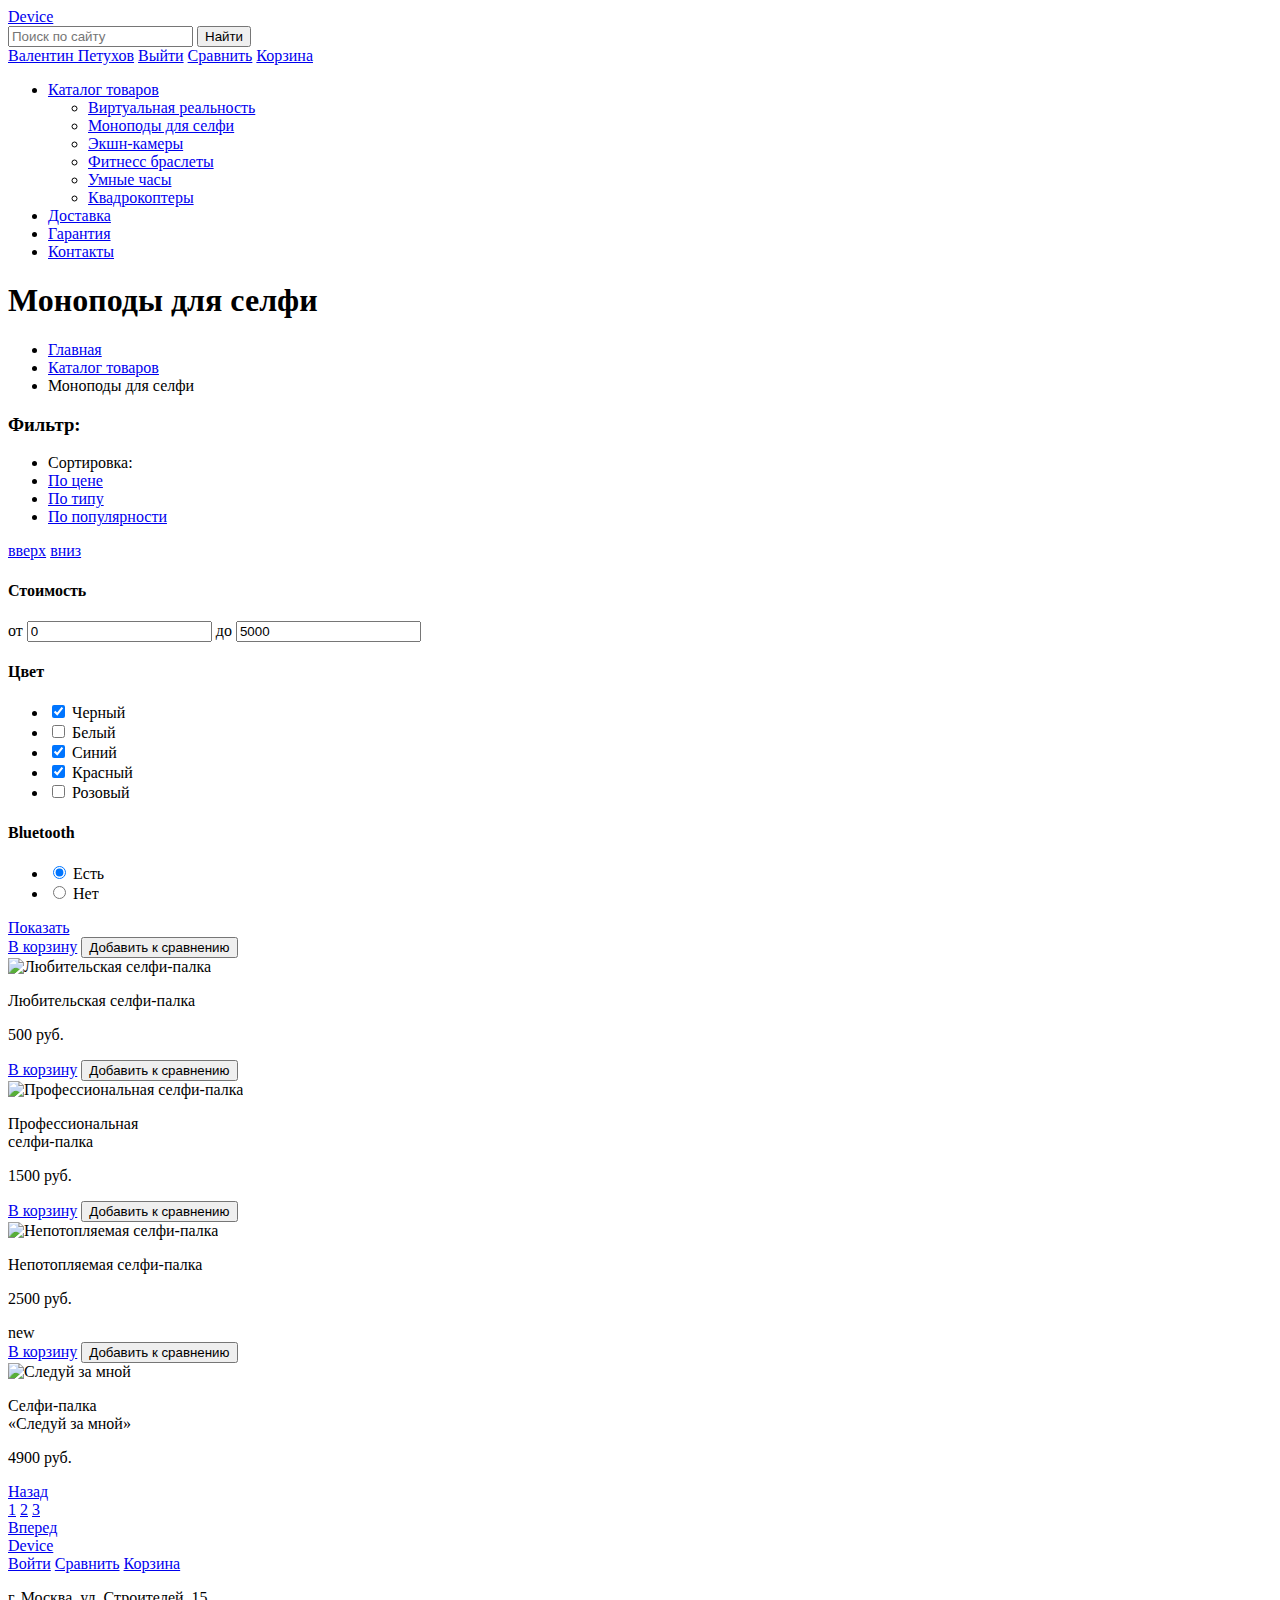
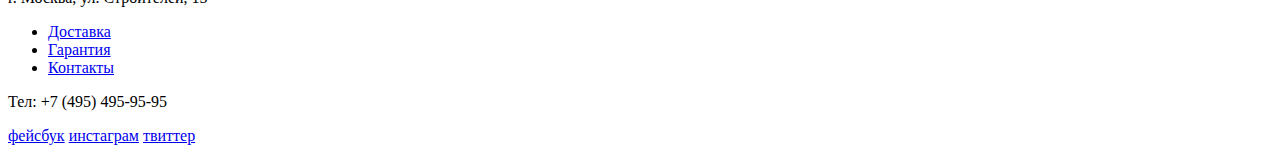
==== catalog.html @ a2790c98 "Разметка" ====
<!DOCTYPE html>
<html lang="ru">
  <head>
    <meta charset="utf-8">
    <title>HTML Academy: Девайс</title>
  </head>
  <body>
    <header>
      <div class="container">
        <div class="main-logo">
          <a href="index-device.html">Device</a>
        </div>
        <nav>
          <div class="nav-top">
            <div class="search">
              <form action="form.php" method="get">
                <label for="search-field"></label>
                <input id="search-field" type="search" name="search-name" placeholder="Поиск по сайту">
                <input type="submit" value="Найти">
              </form>
            </div>
            <div class="user-block-page">
              <a class="surname" href="#">Валентин Петухов</a>
              <a class="exit" href="index-device.html">Выйти</a>
              <a class="compare" href="#">Сравнить</a>
              <a class="basket" href="#">Корзина</a>
            </div>
          </div>
          <div class="nav-bottom">
            <ul>
              <li class="catalog-product">
                <a class="nav-bottom-item" href="#">Каталог товаров</a>
                <div class="product-links">
                  <div class="product-links-wrapper">
                    <ul class="column column1">
                      <li>
                        <a class="product-link" href="#">Виртуальная реальность</a>
                      </li>
                      <li>
                        <a class="product-link" href="#">Моноподы для селфи</a>
                      </li>
                      <li>
                        <a class="product-link" href="#">Экшн-камеры</a>
                      </li>
                    </ul>
                    <ul class="column column2">
                      <li>
                        <a class="product-link" href="#">Фитнесс браслеты</a>
                      </li>
                      <li>
                        <a class="product-link" href="#">Умные часы</a>
                      </li>
                    </ul>
                    <ul class="column column3">
                      <li>
                        <a class="product-link" href="#">Квадрокоптеры</a>
                      </li>
                    </ul>
                  </div>
                </div>
              </li>
              <li class="item-delivery">
                <a class="nav-bottom-item" href="#">Доставка</a>
              </li>
              <li class="item-guarantee">
                <a class="nav-bottom-item" href="#">Гарантия</a>
              </li>
              <li class="item-contacts">
                <a class="nav-bottom-item" href="#">Контакты</a>
              </li>
            </ul>
          </div>
        </nav>
      </div>
    </header>
    <main class="catalog">
      <div class="container">
        <h1>Моноподы для селфи</h1>
        <div class="breadcrumbs">
          <ul>
            <li>
              <a href="#">Главная</a>
            </li>
            <li>
              <a href="#">Каталог товаров</a>
            </li>
            <li>
              <span>Моноподы для селфи</span>
            </li>
          </ul>
        </div>
      </div>
      <div class="headers">
        <div class="container clearfix">
          <div class="filter-title">
            <h3>Фильтр:</h3>
          </div>
          <div class="sorting-content">
            <div class="sorting">
              <ul>
                <li>
                  <span>Сортировка:</span>
                </li>
                <li>
                  <a class="active" href="#">По цене</a>
                </li>
                <li>
                  <a href="#">По типу</a>
                </li>
                <li>
                  <a class="last" href="#">По популярности</a>
                </li>
              </ul>
            </div>
            <div class="btn-down-up">
              <a class="btn-up active" href="#">вверх</a>
              <a class="btn-down" href="#">вниз</a>
            </div>
          </div>
        </div>
      </div>
      <div class="section-wrapper">
        <div class="container clearfix">
        <section class="filter">
          <form action="form.php" method="get">
            <div class="range-filter">
              <h4>Стоимость</h4>
              <div class="range-controls">
                <div class="scale">
                  <div class="bar"></div>
                </div>
                <div class="toggle min-toggle"></div>
                <div class="toggle max-toggle"></div>
              </div>
              <div class="price-controls">
                <label class="min-price">от
                  <input name="min-prise" type="text" value="0">
                </label>
                <label class="max-price">до
                  <input name="max-price" type="text" value="5000">
                </label>
              </div>
            </div>
            <div class="color">
              <h4>Цвет</h4>
              <ul>
                <li>
                  <input id="black-field" type="checkbox" name="black" checked>
                  <label for="black-field">Черный</label>
                </li>
                <li>
                  <input id="white-field" type="checkbox" name="white">
                  <label for="white-field">Белый</label>
                </li>
                <li>
                  <input id="blue-field" type="checkbox" name="blue" checked>
                  <label for="blue-field">Синий</label>
                </li>
                <li>
                  <input id="red-field" type="checkbox" name="red" checked>
                  <label for="red-field">Красный</label>
                </li>
                <li>
                  <input id="pink-field" type="checkbox" name="pink">
                  <label for="pink-field">Розовый</label>
                </li>
              </ul>
            </div>
            <div class="bluetooth">
              <h4>Bluetooth</h4>
              <ul>
                <li>
                  <input id="there-field" type="radio" name="button" checked>
                  <label for="there-field">Есть</label>
                </li>
                <li>
                  <input id="no-field" type="radio" name="button">
                  <label for="no-field">Нет</label>
                </li>
              </ul>
            </div>
            <a href="#" class="btn btn-show">Показать</a>
          </form>
        </section>
        <section class="catalog-items">
          <article class="catalog-item">
            <div class="actions">
              <a href="#" class="btn to-basket">В корзину</a>
              <button class="compare-item">Добавить к сравнению</button>
            </div>
            <div class="catalog-item-image">
              <img src="img/amateur-selfie-stick.jpg" width="360" height="380" alt="Любительская селфи-палка">
            </div>
            <div class="about-item">
              <p class="item-name">Любительская селфи-палка</p>
              <p class="item-price">500 руб.</p>
            </div>
          </article>
          <article class="catalog-item">
            <div class="actions">
              <a href="#" class="btn to-basket">В корзину</a>
              <button class="compare-item">Добавить к сравнению</button>
            </div>
            <div class="catalog-item-image">
              <img src="img/professional-selfie-stick.jpg" width="360" height="380" alt="Профессиональная селфи-палка">
            </div>
            <div class="about-item">
              <p class="item-name">Профессиональная<br>селфи-палка</p>
              <p class="item-price">1500 руб.</p>
            </div>
          </article>
          <article class="catalog-item">
            <div class="actions">
              <a href="#" class="btn to-basket">В корзину</a>
              <button class="compare-item">Добавить к сравнению</button>
            </div>
            <div class="catalog-item-image">
              <img src="img/unsinkable-selfie-stick.jpg" width="360" height="380" alt="Непотопляемая селфи-палка">
            </div>
            <div class="about-item">
              <p class="item-name">Непотопляемая селфи-палка</p>
              <p class="item-price">2500 руб.</p>
            </div>
          </article>
          <article class="catalog-item">
            <div class="new">
              <span>new</span>
            </div>
            <div class="actions">
              <a href="#" class="btn to-basket">В корзину</a>
              <button class="compare-item">Добавить к сравнению</button>
            </div>
            <div class="catalog-item-image">
              <img src="img/follow-me.jpg" width="360" height="380" alt="Следуй за мной">
            </div>
            <div class="about-item">
              <p class="item-name">Селфи-палка<br>&laquo;Следуй за мной&raquo;</p>
              <p class="item-price">4900 руб.</p>
            </div>
          </article>
          <div class="pagination">
            <a class="ago" href="#">Назад</a>
            <div class="pagination-page-wrap">
              <a class="pagination-page active" href="#">1</a>
              <a class="pagination-page" href="#">2</a>
              <a class="pagination-page" href="#">3</a>
            </div>
            <a class="forward" href="#">Вперед</a>
          </div>
        </section>
      </div>
    </div>
    </main>
    <footer class="main-footer">
      <div class="container">
        <div class="footer-top">
          <div class="footer-logo">
            <a href="index-device.html">Device</a>
          </div>
          <div class="footer-user-blok">
            <a class="footer-enter" href="#">Войти</a>
            <a class="footer-compare" href="#">Сравнить</a>
            <a class="footer-basket" href="#">Корзина</a>
          </div>
        </div>
        <div class="footer-center">
          <p class="address">г. Москва, ул. Строителей, 15</p>
          <div class="footer-nav">
            <ul>
              <li class="footer-nav-item">
                <a href="#">Доставка</a>
              </li>
              <li class="footer-nav-item">
                <a href="#">Гарантия</a>
              </li>
              <li class="footer-nav-item">
                <a href="#">Контакты</a>
              </li>
            </ul>
          </div>
          <p class="phone-number">Тел: +7 (495) 495-95-95</p>
        </div>
        <div class="footer-bottom">
          <div class="decor"></div>
          <div class="footer-social">
            <a class="social-btn social-btn-fb" href="#">фейсбук</a>
            <a class="social-btn social-btn-inst" href="#">инстаграм</a>
            <a class="social-btn social-btn-twit" href="#">твиттер</a>
          </div>
          <div class="logo-academy">
            <a href="htmlacademy.ru"></a>
          </div>
        </div>
      </div>
    </footer>
  </body>
</html>
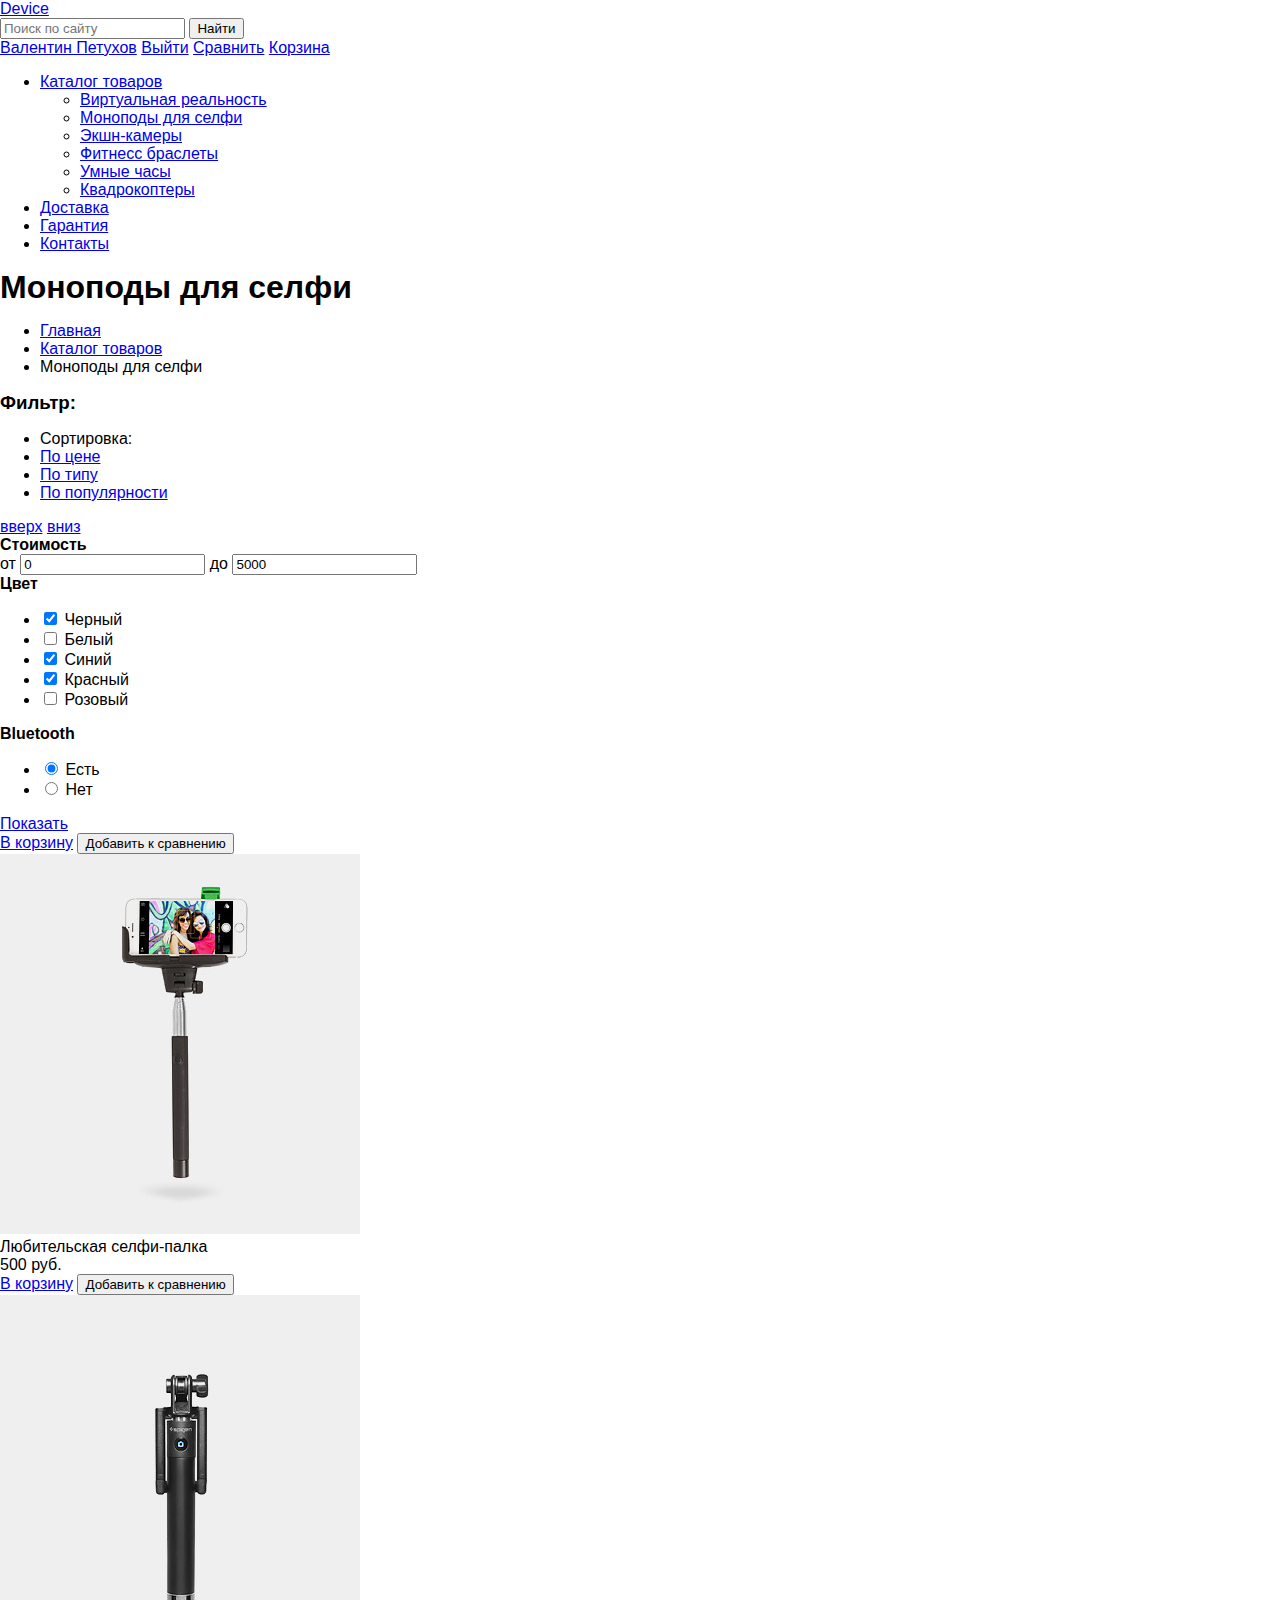
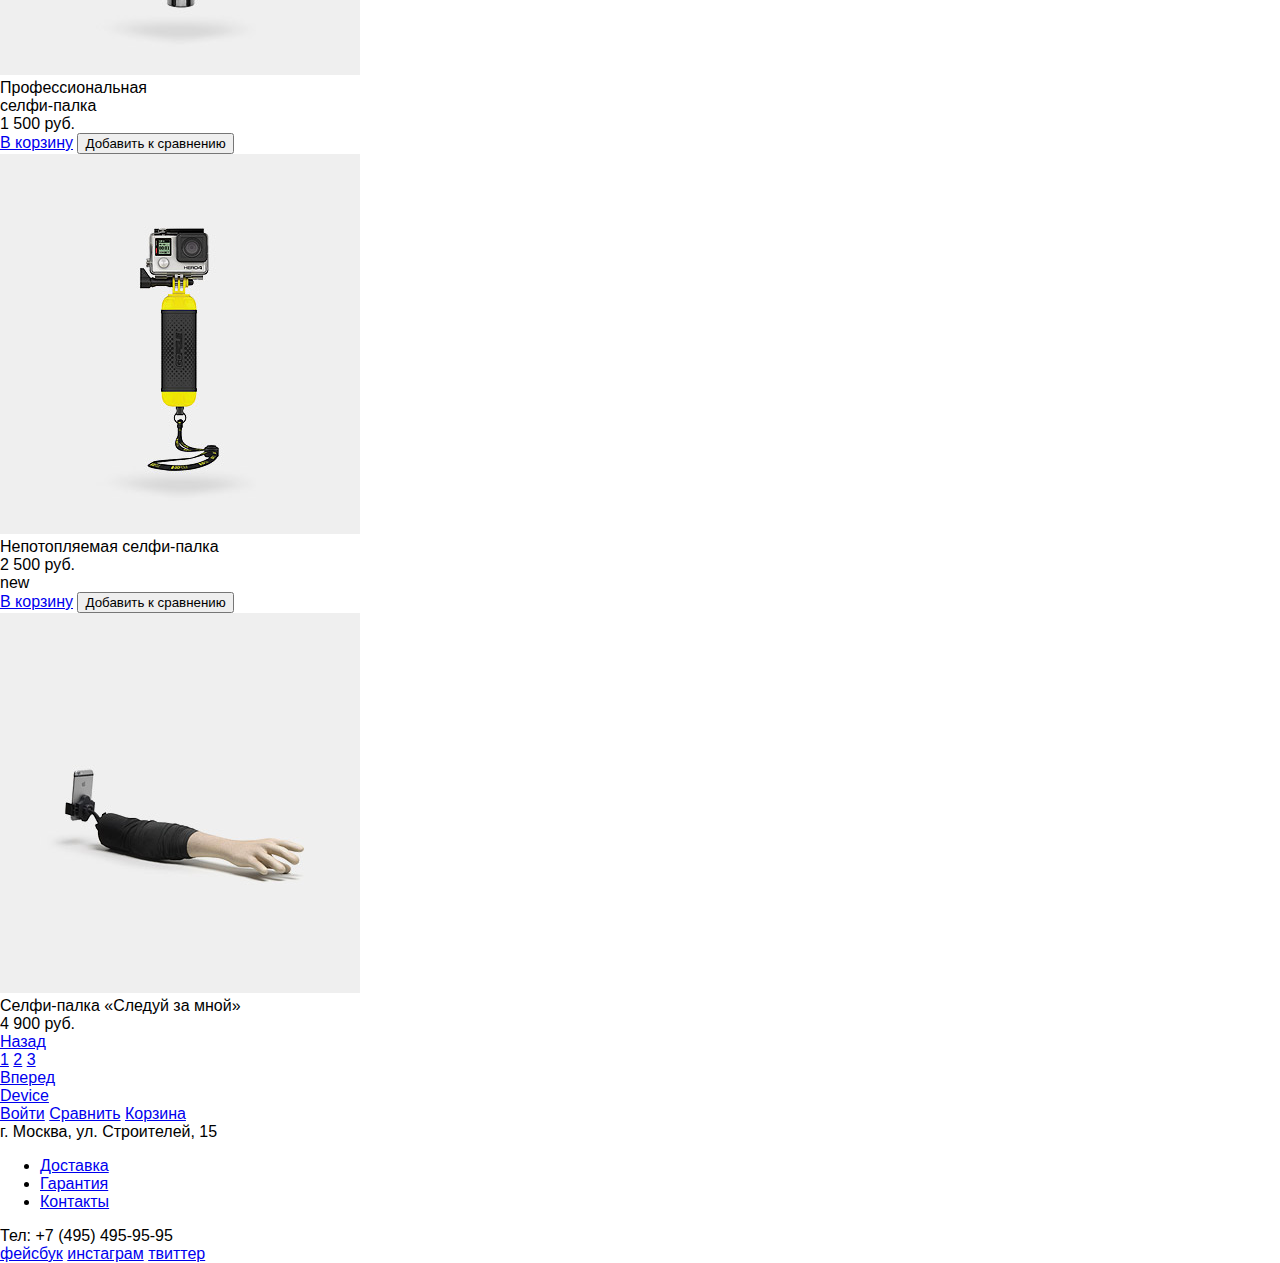
==== commit cb6fb1aa: "Подготовка графики и текстовых стилей" ====
--- a/catalog.html
+++ b/catalog.html
@@ -3,6 +3,7 @@
   <head>
     <meta charset="utf-8">
     <title>HTML Academy: Девайс</title>
+    <link rel="stylesheet" href="css/style.css">
   </head>
   <body>
     <header>
@@ -121,135 +122,135 @@
       </div>
       <div class="section-wrapper">
         <div class="container clearfix">
-        <section class="filter">
-          <form action="form.php" method="get">
-            <div class="range-filter">
-              <h4>Стоимость</h4>
-              <div class="range-controls">
-                <div class="scale">
-                  <div class="bar"></div>
+          <section class="filter">
+            <form action="form.php" method="get">
+              <div class="range-filter">
+                <h4>Стоимость</h4>
+                <div class="range-controls">
+                  <div class="scale">
+                    <div class="bar"></div>
+                  </div>
+                  <div class="toggle min-toggle"></div>
+                  <div class="toggle max-toggle"></div>
                 </div>
-                <div class="toggle min-toggle"></div>
-                <div class="toggle max-toggle"></div>
-              </div>
-              <div class="price-controls">
-                <label class="min-price">от
-                  <input name="min-prise" type="text" value="0">
-                </label>
-                <label class="max-price">до
-                  <input name="max-price" type="text" value="5000">
-                </label>
-              </div>
-            </div>
-            <div class="color">
-              <h4>Цвет</h4>
-              <ul>
-                <li>
-                  <input id="black-field" type="checkbox" name="black" checked>
-                  <label for="black-field">Черный</label>
-                </li>
-                <li>
-                  <input id="white-field" type="checkbox" name="white">
-                  <label for="white-field">Белый</label>
-                </li>
-                <li>
-                  <input id="blue-field" type="checkbox" name="blue" checked>
-                  <label for="blue-field">Синий</label>
-                </li>
-                <li>
-                  <input id="red-field" type="checkbox" name="red" checked>
-                  <label for="red-field">Красный</label>
-                </li>
-                <li>
-                  <input id="pink-field" type="checkbox" name="pink">
-                  <label for="pink-field">Розовый</label>
-                </li>
-              </ul>
-            </div>
-            <div class="bluetooth">
-              <h4>Bluetooth</h4>
-              <ul>
-                <li>
-                  <input id="there-field" type="radio" name="button" checked>
-                  <label for="there-field">Есть</label>
-                </li>
-                <li>
-                  <input id="no-field" type="radio" name="button">
-                  <label for="no-field">Нет</label>
-                </li>
-              </ul>
-            </div>
-            <a href="#" class="btn btn-show">Показать</a>
-          </form>
-        </section>
-        <section class="catalog-items">
-          <article class="catalog-item">
-            <div class="actions">
-              <a href="#" class="btn to-basket">В корзину</a>
-              <button class="compare-item">Добавить к сравнению</button>
-            </div>
-            <div class="catalog-item-image">
-              <img src="img/amateur-selfie-stick.jpg" width="360" height="380" alt="Любительская селфи-палка">
-            </div>
-            <div class="about-item">
-              <p class="item-name">Любительская селфи-палка</p>
-              <p class="item-price">500 руб.</p>
-            </div>
-          </article>
-          <article class="catalog-item">
-            <div class="actions">
-              <a href="#" class="btn to-basket">В корзину</a>
-              <button class="compare-item">Добавить к сравнению</button>
-            </div>
-            <div class="catalog-item-image">
-              <img src="img/professional-selfie-stick.jpg" width="360" height="380" alt="Профессиональная селфи-палка">
-            </div>
-            <div class="about-item">
-              <p class="item-name">Профессиональная<br>селфи-палка</p>
-              <p class="item-price">1500 руб.</p>
-            </div>
-          </article>
-          <article class="catalog-item">
-            <div class="actions">
-              <a href="#" class="btn to-basket">В корзину</a>
-              <button class="compare-item">Добавить к сравнению</button>
-            </div>
-            <div class="catalog-item-image">
-              <img src="img/unsinkable-selfie-stick.jpg" width="360" height="380" alt="Непотопляемая селфи-палка">
-            </div>
-            <div class="about-item">
-              <p class="item-name">Непотопляемая селфи-палка</p>
-              <p class="item-price">2500 руб.</p>
-            </div>
-          </article>
-          <article class="catalog-item">
-            <div class="new">
-              <span>new</span>
-            </div>
-            <div class="actions">
-              <a href="#" class="btn to-basket">В корзину</a>
-              <button class="compare-item">Добавить к сравнению</button>
-            </div>
-            <div class="catalog-item-image">
-              <img src="img/follow-me.jpg" width="360" height="380" alt="Следуй за мной">
-            </div>
-            <div class="about-item">
-              <p class="item-name">Селфи-палка<br>&laquo;Следуй за мной&raquo;</p>
-              <p class="item-price">4900 руб.</p>
-            </div>
-          </article>
-          <div class="pagination">
-            <a class="ago" href="#">Назад</a>
-            <div class="pagination-page-wrap">
-              <a class="pagination-page active" href="#">1</a>
-              <a class="pagination-page" href="#">2</a>
-              <a class="pagination-page" href="#">3</a>
-            </div>
-            <a class="forward" href="#">Вперед</a>
-          </div>
-        </section>
-      </div>
-    </div>
+                <div class="price-controls">
+                  <label class="min-price">от
+                    <input name="min-prise" type="text" value="0">
+                  </label>
+                  <label class="max-price">до
+                    <input name="max-price" type="text" value="5000">
+                  </label>
+                </div>
+              </div>
+              <div class="color">
+                <h4>Цвет</h4>
+                <ul>
+                  <li>
+                    <input id="black-field" type="checkbox" name="black" checked>
+                    <label for="black-field">Черный</label>
+                  </li>
+                  <li>
+                    <input id="white-field" type="checkbox" name="white">
+                    <label for="white-field">Белый</label>
+                  </li>
+                  <li>
+                    <input id="blue-field" type="checkbox" name="blue" checked>
+                    <label for="blue-field">Синий</label>
+                  </li>
+                  <li>
+                    <input id="red-field" type="checkbox" name="red" checked>
+                    <label for="red-field">Красный</label>
+                  </li>
+                  <li>
+                    <input id="pink-field" type="checkbox" name="pink">
+                    <label for="pink-field">Розовый</label>
+                  </li>
+                </ul>
+              </div>
+              <div class="bluetooth">
+                <h4>Bluetooth</h4>
+                <ul>
+                  <li>
+                    <input id="there-field" type="radio" name="button" checked>
+                    <label for="there-field">Есть</label>
+                  </li>
+                  <li>
+                    <input id="no-field" type="radio" name="button">
+                    <label for="no-field">Нет</label>
+                  </li>
+                </ul>
+              </div>
+              <a href="#" class="btn btn-show">Показать</a>
+            </form>
+          </section>
+          <section class="catalog-items">
+            <article class="catalog-item">
+              <div class="actions">
+                <a href="#" class="btn to-basket">В корзину</a>
+                <button class="compare-item">Добавить к сравнению</button>
+              </div>
+              <div class="catalog-item-image">
+                <img src="img/amateur-selfie-stick.jpg" width="360" height="380" alt="Любительская селфи-палка">
+              </div>
+              <div class="about-item">
+                <p class="item-name">Любительская селфи-палка</p>
+                <p class="item-price">500 руб.</p>
+              </div>
+            </article>
+            <article class="catalog-item">
+              <div class="actions">
+                <a href="#" class="btn to-basket">В корзину</a>
+                <button class="compare-item">Добавить к сравнению</button>
+              </div>
+              <div class="catalog-item-image">
+                <img src="img/professional-selfie-stick.jpg" width="360" height="380" alt="Профессиональная селфи-палка">
+              </div>
+              <div class="about-item">
+                <p class="item-name">Профессиональная<br>селфи-палка</p>
+                <p class="item-price">1 500 руб.</p>
+              </div>
+            </article>
+            <article class="catalog-item">
+              <div class="actions">
+                <a href="#" class="btn to-basket">В корзину</a>
+                <button class="compare-item">Добавить к сравнению</button>
+              </div>
+              <div class="catalog-item-image">
+                <img src="img/unsinkable-selfie-stick.jpg" width="360" height="380" alt="Непотопляемая селфи-палка">
+              </div>
+              <div class="about-item">
+                <p class="item-name">Непотопляемая селфи-палка</p>
+                <p class="item-price">2 500 руб.</p>
+              </div>
+            </article>
+            <article class="catalog-item">
+              <div class="new">
+                <span>new</span>
+              </div>
+              <div class="actions">
+                <a href="#" class="btn to-basket">В корзину</a>
+                <button class="compare-item">Добавить к сравнению</button>
+              </div>
+              <div class="catalog-item-image">
+                <img src="img/follow-me.jpg" width="360" height="380" alt="Следуй за мной">
+              </div>
+              <div class="about-item">
+                <p class="item-name">Селфи-палка &laquo;Следуй за мной&raquo;</p>
+                <p class="item-price">4 900 руб.</p>
+              </div>
+            </article>
+            <div class="pagination">
+              <a class="ago" href="#">Назад</a>
+              <div class="pagination-page-wrap">
+                <a class="pagination-page active" href="#">1</a>
+                <a class="pagination-page" href="#">2</a>
+                <a class="pagination-page" href="#">3</a>
+              </div>
+              <a class="forward" href="#">Вперед</a>
+            </div>
+          </section>
+        </div>
+      </div>
     </main>
     <footer class="main-footer">
       <div class="container">
--- a/css/style.css
+++ b/css/style.css
@@ -0,0 +1,10 @@
+body {
+  min-width: 1240px;
+  font-family: "Gilroy", Helvetica, Arial, sans-serif;
+  color: #000000;
+  margin: 0;
+}
+h1, h2, h3, h4, p {
+  margin: 0;
+  padding: 0;
+}
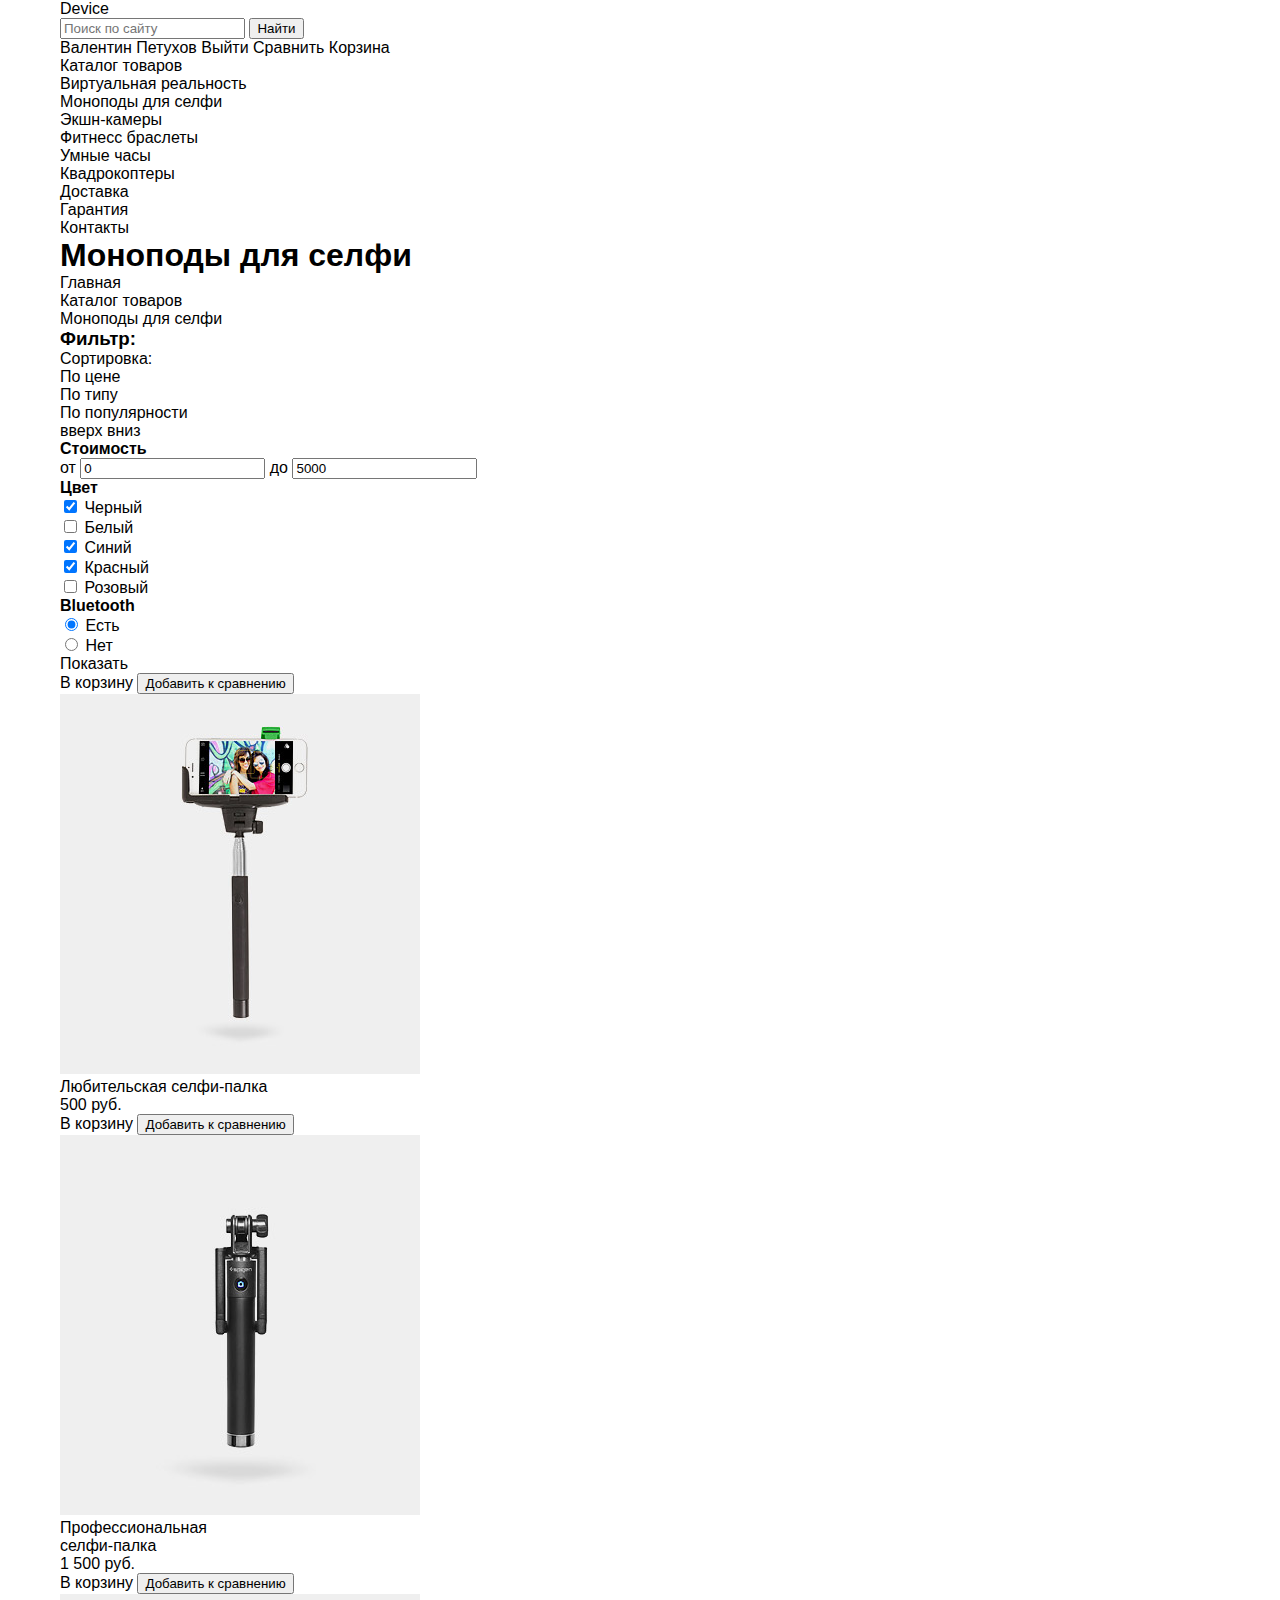
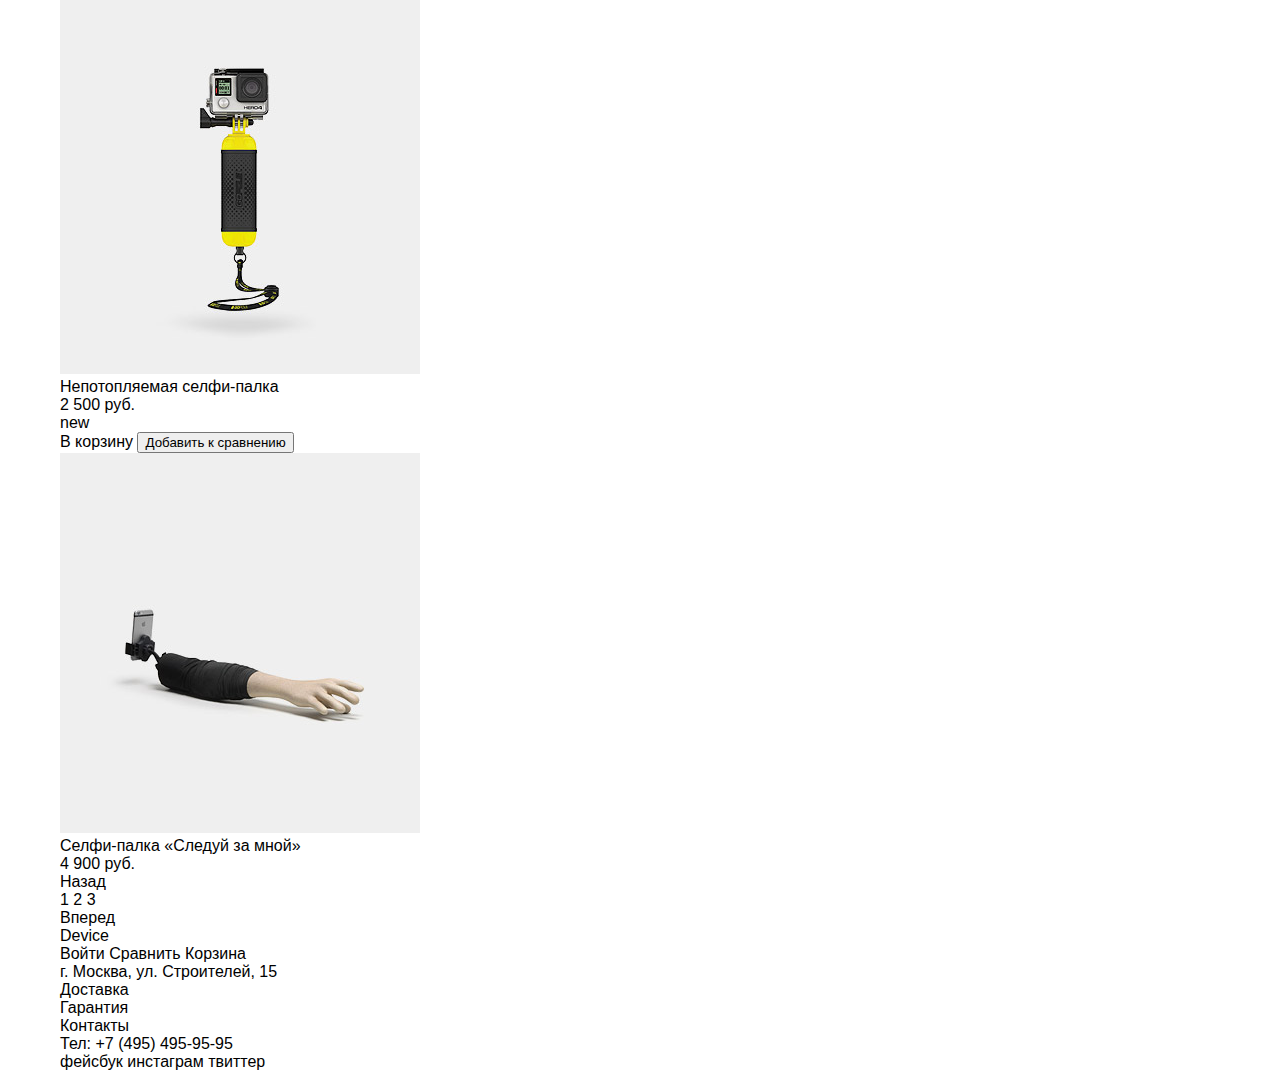
==== commit d7a7bed0: "Сетки" ====
--- a/catalog.html
+++ b/catalog.html
@@ -265,10 +265,10 @@
           </div>
         </div>
         <div class="footer-center">
-          <p class="address">г. Москва, ул. Строителей, 15</p>
+          <p class="footer-center-item address">г. Москва, ул. Строителей, 15</p>
           <div class="footer-nav">
             <ul>
-              <li class="footer-nav-item">
+              <li class="footer-center-item footer-nav-item">
                 <a href="#">Доставка</a>
               </li>
               <li class="footer-nav-item">
@@ -279,7 +279,7 @@
               </li>
             </ul>
           </div>
-          <p class="phone-number">Тел: +7 (495) 495-95-95</p>
+          <p class="footer-center-item phone-number">Тел: +7 (495) 495-95-95</p>
         </div>
         <div class="footer-bottom">
           <div class="decor"></div>
--- a/css/style.css
+++ b/css/style.css
@@ -8,3 +8,26 @@
   margin: 0;
   padding: 0;
 }
+img {
+  max-width: 100%;
+  height: auto;
+}
+ul {
+  margin: 0;
+  padding: 0;
+  list-style: none;
+}
+a {
+  text-decoration: none;
+  color: #000000;
+}
+.clearfix::after {
+  content: "";
+  display: table;
+  clear: both;
+}
+.container {
+  width: 1160px;
+  margin: 0 auto;
+  padding: 0 40px;
+}
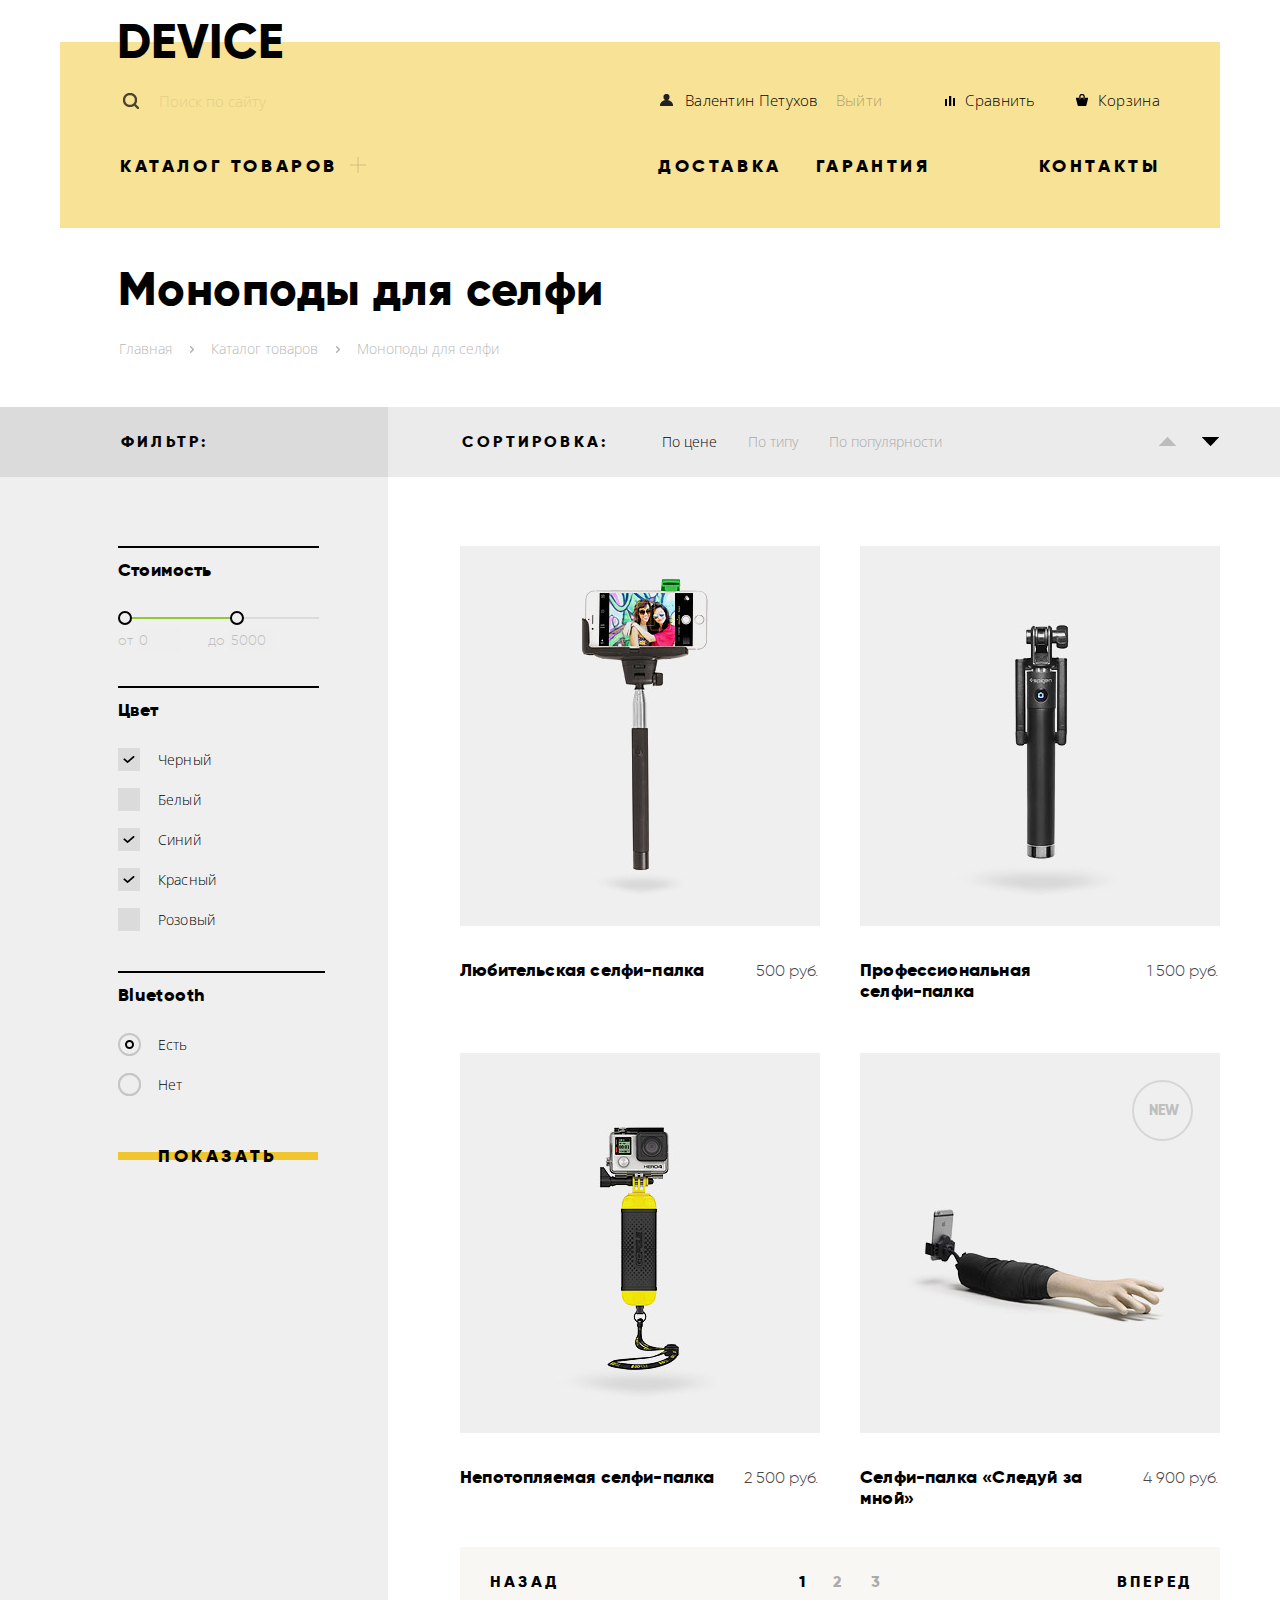
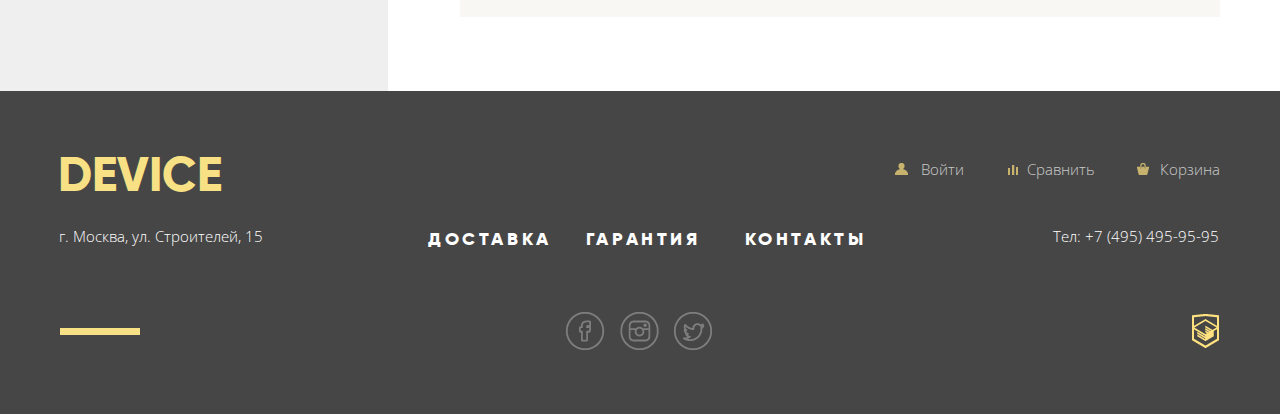
==== commit b2c9771e: "Декоративные элементы" ====
--- a/catalog.html
+++ b/catalog.html
@@ -3,13 +3,15 @@
   <head>
     <meta charset="utf-8">
     <title>HTML Academy: Девайс</title>
+    <link href="https://fonts.googleapis.com/css?family=Open+Sans:300,400&amp;subset=cyrillic" rel="stylesheet">
+    <link rel="stylesheet" href="css/normalize.css">
     <link rel="stylesheet" href="css/style.css">
   </head>
   <body>
     <header>
       <div class="container">
         <div class="main-logo">
-          <a href="index-device.html">Device</a>
+          <a href="index.html">Device</a>
         </div>
         <nav>
           <div class="nav-top">
@@ -256,7 +258,7 @@
       <div class="container">
         <div class="footer-top">
           <div class="footer-logo">
-            <a href="index-device.html">Device</a>
+            <a href="index.html">Device</a>
           </div>
           <div class="footer-user-blok">
             <a class="footer-enter" href="#">Войти</a>
@@ -266,9 +268,9 @@
         </div>
         <div class="footer-center">
           <p class="footer-center-item address">г. Москва, ул. Строителей, 15</p>
-          <div class="footer-nav">
+          <div class="footer-center-item footer-nav">
             <ul>
-              <li class="footer-center-item footer-nav-item">
+              <li class="footer-nav-item">
                 <a href="#">Доставка</a>
               </li>
               <li class="footer-nav-item">
--- a/css/style.css
+++ b/css/style.css
@@ -1,22 +1,125 @@
+@font-face {
+    font-family: "Gilroy";
+    src: local("Gilroy Light"), local("Gilroy-Light"),
+    url("../fonts/Gilroylight.woff2") format("woff2"),
+    url("../fonts/Gilroylight.woff") format("woff"),
+    url("../fonts/Gilroylight.ttf") format("truetype");
+    font-weight: 300;
+    font-style: normal;
+}
+@font-face {
+    font-family: "Gilroy";
+    src: local("Gilroy ExtraBold"), local("Gilroy-ExtraBold"),
+    url("../fonts/Gilroyextrabold.woff2") format("woff2"),
+    url("../fonts/Gilroyextrabold.woff") format("woff"),
+    url("../fonts/Gilroyextrabold.ttf") format("truetype");
+    font-weight: 800;
+    font-style: normal;
+}
+
+/*Спрайт*/
+
+.sprite {
+  background-image: url(spritesheet.png);
+  background-repeat: no-repeat;
+  display: block;
+}
+.sprite--icon-arrow {
+  width: 4px;
+  height: 7px;
+  background-position: -25px -25px;
+}
+.sprite--icon-basket {
+  width: 12px;
+  height: 12px;
+  background-position: -25px -82px;
+}
+.sprite--icon-basket-footer {
+  width: 12px;
+  height: 12px;
+  background-position: -25px -144px;
+}
+.sprite--icon-basket-footer-hover {
+  width: 12px;
+  height: 12px;
+  background-position: -25px -206px;
+}
+.sprite--icon-btn-down {
+  width: 17px;
+  height: 9px;
+  background-position: -25px -268px;
+}
+.sprite--icon-btn-up {
+  width: 17px;
+  height: 9px;
+  background-position: -25px -327px;
+}
+.sprite--icon-checkbox {
+  width: 12px;
+  height: 7px;
+  background-position: -25px -386px;
+}
+.sprite--icon-compare {
+  width: 10px;
+  height: 10px;
+  background-position: -25px -443px;
+}
+.sprite--icon-compare-footer {
+  width: 10px;
+  height: 10px;
+  background-position: -25px -503px;
+}
+.sprite--icon-compare-footer-hover {
+  width: 10px;
+  height: 10px;
+  background-position: -25px -563px;
+}
+.sprite--icon-fb {
+  width: 39px;
+  height: 38px;
+  background-position: -25px -623px;
+}
+.sprite--icon-insta {
+  width: 39px;
+  height: 38px;
+  background-position: -25px -711px;
+}
+.sprite--icon-search {
+  width: 16px;
+  height: 16px;
+  background-position: -25px -799px;
+}
+.sprite--icon-twit {
+  width: 38px;
+  height: 38px;
+  background-position: -25px -865px;
+}
+.sprite--icon-user {
+  width: 13px;
+  height: 12px;
+  background-position: -25px -953px;
+}
+.sprite--icon-user-footer {
+  width: 13px;
+  height: 12px;
+  background-position: -25px -1015px;
+}
+.sprite--icon-user-footer-hover {
+  width: 13px;
+  height: 12px;
+  background-position: -25px -1077px;
+}
+
 body {
-  min-width: 1240px;
-  font-family: "Gilroy", Helvetica, Arial, sans-serif;
-  color: #000000;
-  margin: 0;
-}
-h1, h2, h3, h4, p {
-  margin: 0;
-  padding: 0;
+  min-width: 1200px;
+  font-family: "Gilroy", Helvetica, Arial, sans-serif;
+  color: #000000;
+  margin: 0;
 }
 img {
   max-width: 100%;
   height: auto;
 }
-ul {
-  margin: 0;
-  padding: 0;
-  list-style: none;
-}
 a {
   text-decoration: none;
   color: #000000;
@@ -29,5 +132,1579 @@
 .container {
   width: 1160px;
   margin: 0 auto;
-  padding: 0 40px;
-}
+  padding: 0 20px;
+}
+.btn {
+  position: relative;
+  display: inline-block;
+  font-family: "Gilroy", Helvetica, Arial, sans-serif;
+  font-size: 18px;
+  line-height: 20px;
+  font-weight: 800;
+  letter-spacing: 0.2em;
+  text-transform: uppercase;
+  text-align: center;
+  outline: none;
+  border: none;
+  background: transparent;
+}
+.btn::after {
+  content: "";
+  position: absolute;
+  width: 100%;
+  height: 8px;
+  top: 17px;
+  left: 0;
+  background: #f0c52e;
+  z-index: -1;
+}
+.btn:hover::after {
+  height: 100%;
+  top: 0;
+  transition: 0.2s;
+}
+.btn:active {
+  color: rgba(0, 0, 0, 0.3);
+}
+.main-logo {
+  position: relative;
+  margin-top: 20px;
+}
+.main-logo a {
+  position: absolute;
+  font-family: "Gilroy", Helvetica, Arial, sans-serif;
+  font-size: 48px;
+  line-height: 48px;
+  font-weight: 800;
+  text-transform: uppercase;
+  letter-spacing: 0.01em;
+  top: -24px;
+  left: 57px;
+}
+.main-logo a:hover {
+  color: #464646;
+}
+.main-logo a:active {
+  color: #666666;
+}
+nav {
+  display: flex;
+  flex-direction: column;
+  min-height: 146px;
+  background: #f7e296;
+  padding-left: 60px;
+  padding-top: 40px;
+  margin-top: 42px;
+}
+.nav-top {
+  display: flex;
+}
+.search {
+  position: relative;
+  width: 445px;
+  height: 49px;
+  margin-right: 95px;
+  margin-bottom: 25px;
+}
+.search input[type="search"],
+.search input[type="submit"] {
+  font-family: "Open Sans", Helvetica, Arial, sans-serif;
+  font-size: 15px;
+  line-height: 36px;
+  font-weight: 300;
+  color: #000000;
+  border: none;
+  outline: none;
+  background: #f7e296;
+}
+.search input[type="search"] {
+  width: 357px;
+  opacity: 0.3;
+  border-bottom: 2px solid transparent;
+  padding-left: 39px;
+  padding-bottom: 12px;
+}
+.search input[type="submit"] {
+  display: none;
+  width: 85px;
+  border: 2px solid #000000;
+  background: #f7e296;
+  cursor: pointer;
+  padding-top: 5px;
+  padding-bottom: 4px;
+  margin-left: -5px;
+}
+.search input::-webkit-input-placeholder {
+	color:#000000;
+	opacity: 0.3;
+}
+.search input::-moz-placeholder {
+	color:#000000;
+	opacity: 0.3;
+}
+.search input:-moz-placeholder {
+	color:#000000;
+	opacity: 0.3;
+}
+.search input:-ms-input-placeholder {
+	color:#000000;
+	opacity: 0.3;
+}
+.search input[type="search"]:hover {
+  opacity: 0.6;
+}
+.search input[type="search"]:focus {
+  color: #000000;
+  opacity: 1;
+  border-bottom: 2px solid #000000;
+}
+.search input[type="search"]:focus + input[type="submit"],
+ input[type="submit"]:active {
+  display: inline-block;
+  vertical-align: bottom;
+}
+.search input[type="submit"]:hover {
+  color: #ffffff;
+  background: #000000;
+}
+.search input[type="submit"]:active {
+  color: rgba(255, 255, 255, 0.3);
+  background: #000000;
+}
+.search::before {
+  content: "";
+  position: absolute;
+  width: 18px;
+  height: 18px;
+  top: 11px;
+  left: 3px;
+  background: url("../img/sprite.png") no-repeat -25px -799px;
+}
+.user-block a,
+.user-block-page a {
+  position: relative;
+  font-family: "Open Sans", Helvetica, Arial, sans-serif;
+  font-size: 15px;
+  line-height: 36px;
+  font-weight: 300;
+  letter-spacing: 0.02em;
+  color: #000000;
+}
+.enter {
+  padding-left: 26px;
+  padding-right: 202px;
+}
+.user-block a:hover,
+.user-block-page a:hover {
+  opacity: 0.6;
+}
+.user-block a:active,
+.user-block-page a:active {
+  opacity: 0.3;
+}
+.compare {
+  padding-left: 30px;
+  margin-right: 33px;
+}
+.basket {
+  padding-left: 25px;
+}
+.surname {
+  padding-left: 25px;
+  margin-right: 14px;
+}
+.exit {
+  opacity: 0.3;
+  margin-right: 49px;
+}
+.user-block a::before,
+.user-block-page a::before {
+  content: "";
+  position: absolute;
+  width: 13px;
+  height: 13px;
+}
+.enter::before,
+.surname::before {
+  top: 4px;
+  left: 0;
+  background: url("../img/sprite.png") no-repeat -25px -953px;
+}
+.compare::before {
+  top: 6px;
+  left: 10px;
+  background: url("../img/sprite.png") no-repeat -25px -443px;
+}
+.basket::before {
+  top: 4px;
+  left: 3px;
+  background: url("../img/sprite.png") no-repeat -25px -82px;
+}
+.enter:hover::before,
+.compare:hover::before,
+.surname:hover::before,
+.basket:hover::before {
+  opacity: 0.6;
+}
+.enter:active::before,
+.compare:active::before,
+.surname:active::before,
+.basket:active::before {
+  opacity: 0.3;
+}
+.nav-bottom ul {
+  margin: 0;
+  padding: 0;
+  list-style: none;
+}
+.nav-bottom-item {
+  font-family: "Gilroy", Helvetica, Arial, sans-serif;
+  font-size: 18px;
+  line-height: 20px;
+  font-weight: 800;
+  text-transform: uppercase;
+  letter-spacing: 0.2em;
+  padding-bottom: 10px;
+}
+.nav-bottom-item:hover {
+  opacity: 0.6;
+}
+.nav-bottom-item:active {
+  opacity: 0.3;
+}
+.nav-bottom li {
+  display: inline-block;
+}
+.catalog-product {
+  position: relative;
+  padding-right: 30px;
+  margin-right: 286px;
+}
+.catalog-product::before,
+.catalog-product::after {
+  content: "";
+  position: absolute;
+  width: 16px;
+  height: 2px;
+  background: #b8a974;
+  left: 230px;
+  top: 8px;
+  opacity: 0.3;
+}
+.catalog-product::after {
+  transform: rotate(-90deg);
+}
+.catalog-product:hover::before,
+.catalog-product:hover::after {
+  opacity: 0.2;
+}
+.catalog-product:active::before,
+.catalog-product:active::after {
+  opacity: 0.1;
+}
+.product-links {
+  display: none;
+  position: absolute;
+  width: 1100px;
+  top: 30px;
+  left: -60px;
+  z-index: 5;
+  background: #f7e296;
+  padding-left: 60px;
+  padding-bottom: 35px;
+  padding-top: 13px;
+}
+.product-links-wrapper {
+  display: flex;
+}
+.column {
+  display: flex;
+  flex-direction: column;
+}
+.column1 {
+  width: 239px;
+}
+.column2 {
+  width: 200px;
+}
+.product-link {
+  font-family: "Open Sans", Helvetica, Arial, sans-serif;
+  font-size: 15px;
+  line-height: 36px;
+  font-weight: 300;
+  letter-spacing: 0.01em;
+}
+.catalog-product:hover .product-links {
+  display: block;
+}
+.product-link:hover {
+  opacity: 0.6;
+}
+.product-link:active {
+  opacity: 0.3;
+}
+.item-delivery {
+  margin-right: 30px;
+}
+.item-guarantee {
+  margin-right: 104px;
+}
+
+/*Слайдер - 1*/
+
+.slider {
+  position: relative;
+  margin-bottom: 64px;
+}
+.slider::before {
+  content: "";
+  position: absolute;
+  width: 1160px;
+  height: 114px;
+  background: #f7e296;
+  z-index: -1;
+}
+.slide-title {
+  position: relative;
+  top: 42px;
+  margin-bottom: 84px;
+}
+.slide {
+  padding-top: 40px;
+  padding-left: 600px;
+}
+.slide b {
+  position: absolute;
+  font-family: "Gilroy", Helvetica, Arial, sans-serif;
+  font-size: 179.2px;
+  line-height: 179.2px;
+  font-weight: 800;
+  color: #ffffff;
+  letter-spacing: 0.01em;
+  top: -12px;
+  right: 46px;
+}
+.slide b::before {
+  content: "";
+  position: absolute;
+  width: 100px;
+  height: 7px;
+  background: #ffffff;
+  top: 52px;
+  right: 414px;
+}
+.slide-title h2 {
+  margin: 0;
+  padding: 0;
+  font-family: "Gilroy", Helvetica, Arial, sans-serif;
+  font-size: 47px;
+  line-height: 55px;
+  font-weight: 800;
+  letter-spacing: 0.015em;
+  margin-bottom: 20px;
+  margin-left: -4px;
+}
+.slide-title p {
+  margin: 0;
+  padding: 0;
+  width: 480px;
+  font-family: "Open Sans", Helvetica, Arial, sans-serif;
+  font-size: 15px;
+  line-height: 30px;
+  font-weight: 300;
+}
+.slide-btn {
+  width: 220px;
+  padding: 11px 0;
+  margin-bottom: 55px;
+}
+.features {
+  display: flex;
+  justify-content: flex-start;
+  flex-wrap: wrap;
+  padding-bottom: 50px;
+}
+.feature {
+  margin-right: 49px;
+}
+.feature p {
+  margin: 0;
+  padding: 0;
+  font-family: "Gilroy", Helvetica, Arial, sans-serif;
+  font-size: 36px;
+  line-height: 36px;
+  font-weight: 300;
+  margin-bottom: 13px;
+}
+.feature span {
+  font-family: "Open Sans", Helvetica, Arial, sans-serif;
+  font-size: 13px;
+  line-height: 20px;
+  font-weight: 300;
+}
+.slider-controls label {
+  display: inline-block;
+  vertical-align: top;
+  width: 4px;
+  height: 4px;
+  background: #ffffff;
+  border: 3px solid rgba(0, 0, 0, 0.3);
+  border-radius: 50%;
+  cursor: pointer;
+  margin-right: 23px;
+}
+.slider-controls label:hover {
+  border: 3px solid rgba(0, 0, 0, 0.4);
+}
+.slider-controls {
+  position: absolute;
+  bottom: 190px;
+  right: 61px;
+  z-index: 20;
+  font-size: 0;
+}
+.slider-content > input[type="radio"] {
+  display: none;
+}
+.slide {
+  display: none;
+}
+#btn-1:checked ~ .slider #slide1,
+#btn-2:checked ~ .slider #slide2,
+#btn-3:checked ~ .slider #slide3 {
+  display: block;
+}
+#btn-1:checked ~ .slider label[for="btn-1"],
+#btn-2:checked ~ .slider label[for="btn-2"],
+#btn-3:checked ~ .slider label[for="btn-3"] {
+  border: 3px solid #000000;
+}
+#btn-1:checked ~ .slider {
+  background: url("../img/slide-1.png") no-repeat 90px  2px;
+}
+#btn-2:checked ~ .slider {
+  background: url("../img/slide-2.png") no-repeat 116px 14px;
+}
+#btn-3:checked ~ .slider {
+  background: url("../img/slide-3.png") no-repeat 30px 67px;
+}
+
+/*Продукты*/
+
+.product {
+  display: flex;
+  justify-content: space-between;
+  flex-wrap: wrap;
+  font-size: 0;
+  margin-bottom: 187px;
+}
+.product-image {
+  display: block;
+  background: #f7e296;
+  margin-bottom: 35px;
+}
+.product-image:hover {
+  background: #f0c52e;
+}
+.product-image:active {
+  background: #f0c52e;
+}
+.product-image:active img {
+  opacity: 0.3;
+}
+.sort-product p {
+  margin: 0;
+  padding: 0;
+  width: 160px;
+  font-family: "Gilroy", Helvetica, Arial, sans-serif;
+  font-size: 18px;
+  line-height: 20px;
+  font-weight: 800;
+  letter-spacing: 0.01em;
+  word-wrap: break-word;
+}
+
+/*Второй слайдер*/
+
+.services-content {
+  background: #e5e5e5;
+  margin-bottom: 95px;
+}
+.services-inner {
+  position: relative;
+  top: -100px;
+  z-index: 5;
+}
+.services-slider-controls {
+  width: 277px;
+  min-height: 208px;
+  border-right: 7px solid #000000;
+  padding-top: 80px;
+}
+.services-slider-controls label {
+  display: block;
+  width: 152px;
+  color: #000000;
+  text-align: center;
+  cursor: pointer;
+  padding-top: 10px;
+  padding-bottom: 10px;
+  padding-left: 9px;
+  margin-bottom: 24px;
+}
+.services-inner > input[type="radio"] {
+  display: none;
+}
+.services-slider {
+  display: flex;
+}
+.services-slides {
+  padding-left: 115px;
+  margin-top: 4px;
+}
+.service-slide-title h3 {
+  margin: 0;
+  padding: 0;
+  font-family: "Gilroy", Helvetica, Arial, sans-serif;
+  font-size: 47px;
+  line-height: 47px;
+  font-weight: 800;
+  color: #000000;
+  letter-spacing: 0.02em;
+  margin-top: 70px;
+  margin-bottom: 31px;
+  margin-left: 2px;
+}
+.service-slide-title p {
+  margin: 0;
+  padding: 0;
+  width: 450px;
+  font-family: "Open Sans", Helvetica, Arial, sans-serif;
+  font-size: 15px;
+  line-height: 30px;
+  color: #464646;
+}
+.service-slide {
+  display: none;
+}
+#delivery-field:checked ~ .services-slider #service-slide1,
+#guarantee-field:checked ~ .services-slider #service-slide2,
+#credit-field:checked ~ .services-slider #service-slide3 {
+  display: block;
+}
+#delivery-field:checked ~ .services-slider label[for="delivery-field"],
+#guarantee-field:checked ~ .services-slider label[for="guarantee-field"],
+#credit-field:checked ~ .services-slider label[for="credit-field"] {
+  color: #f7e184;
+  background: #000000;
+  padding-right: 120px;
+}
+#delivery-field:checked ~ .services-slider {
+  background: url("../img/delivery.png") no-repeat 958px 85px;
+}
+#guarantee-field:checked ~ .services-slider {
+  background: url("../img/guarantee.png") no-repeat 943px 60px;
+}
+#credit-field:checked ~ .services-slider {
+  background: url("../img/credit.png") no-repeat 934px 60px;
+}
+
+/*Партнеры*/
+
+.partners {
+  margin-bottom: 141px;
+}
+.partners a {
+  display: inline-block;
+  margin-right: 35px;
+  opacity: 0.2;
+}
+.partners a:last-child {
+  margin-right: 0;
+}
+.partners a:hover {
+  opacity: 1;
+}
+
+/*Контакты*/
+
+.about-us-content {
+  position: relative;
+  display: flex;
+  justify-content: space-between;
+  margin-bottom: 81px;
+}
+.about-us-content h3 {
+  margin: 0;
+  padding: 0;
+  position: relative;
+  font-family: "Gilroy", Helvetica, Arial, sans-serif;
+  font-size: 47px;
+  line-height: 47px;
+  font-weight: 800;
+  color: #000000;
+  letter-spacing: 0.02em;
+  margin-bottom: 43px;
+  margin-left: -3px;
+}
+.about-us-content h3::before {
+  content: "";
+  position: absolute;
+  width: 80px;
+  height: 7px;
+  background: #000000;
+  top: -53px;
+  left: 2px;
+}
+.about-us-content p {
+  margin: 0;
+  padding: 0;
+  font-family: "Open Sans", Helvetica, Arial, sans-serif;
+  font-size: 14.5px;
+  line-height: 30px;
+  color: #464646;
+  width: 480px;
+  margin-bottom: 30px;
+}
+.contacts p {
+  width: 525px;
+}
+.transport-company {
+  margin: 0;
+  padding: 0;
+  list-style: none;
+  margin-top: 71px;
+  margin-bottom: 58px;
+}
+.transport-company li {
+  position: relative;
+  font-family: "Gilroy", Helvetica, Arial, sans-serif;
+  font-size: 16px;
+  line-height: 30px;
+  font-weight: 800;
+  padding-left: 35px;
+  margin-bottom: 10px;
+}
+.transport-company li::before {
+  content: "";
+  position: absolute;
+  width: 4px;
+  height: 4px;
+  border: 3px solid #b2b2b2;
+  border-radius: 50%;
+  left: 0;
+  top: 11px;
+}
+.about-us-content .btn {
+  width: 260px;
+  padding: 11px 0;
+}
+.map {
+  margin-top: 40px;
+  margin-bottom: 63px;
+}
+.map-big {
+  position: absolute;
+  display: none;
+  box-shadow: 0 10px 20px 0 rgba(4, 6, 6, 0.2);
+  left: 120px;
+  top: -15px;
+}
+.map-big-close {
+  position: absolute;
+  bottom: 485px;
+  right: 21px;
+}
+
+/*Catalog*/
+
+.catalog h1 {
+  margin: 0;
+  padding: 0;
+  font-family: "Gilroy", Helvetica, Arial, sans-serif;
+  font-size: 47px;
+  line-height: 47px;
+  font-weight: 800;
+  letter-spacing: 0.01em;
+  color: #000000;
+  margin-top: 38px;
+  margin-bottom: 18px;
+  margin-left: 58px;
+}
+.breadcrumbs a,
+.breadcrumbs span {
+  font-family: "Open Sans", Helvetica, Arial, sans-serif;
+  font-size: 14px;
+  line-height: 36px;
+  font-weight: 300;
+  color: #000000;
+  opacity: 0.3;
+  padding-right: 30px;
+  margin-right: 9px;
+}
+.breadcrumbs a:hover {
+  opacity: 0.6;
+}
+.breadcrumbs a:active {
+  opacity: 0.1;
+}
+.breadcrumbs {
+  margin-bottom: 40px;
+  margin-left: 59px;
+}
+.breadcrumbs ul {
+  margin: 0;
+  padding: 0;
+  list-style: none;
+  display: flex;
+}
+.breadcrumbs li {
+  position: relative;
+}
+.breadcrumbs a::after {
+  content: "";
+  position: absolute;
+  width: 4px;
+  height: 7px;
+  top: 15px;
+  right: 17px;;
+  background: url("../img/sprite.png") no-repeat -25px -25px;
+}
+.headers h3 {
+  margin: 0;
+  padding: 0;
+}
+.headers h3,
+.headers span {
+  font-family: "Gilroy", Helvetica, Arial, sans-serif;
+  font-size: 16px;
+  line-height: 16px;
+  font-weight: 800;
+  text-transform: uppercase;
+  color: #000000;
+  letter-spacing: 0.2em;
+}
+.headers .container,
+.sorting ul,
+.sorting-content {
+  display: flex;
+}
+.sorting ul {
+  margin: 0;
+  padding: 0;
+  list-style: none;
+}
+.headers {
+  background-image: linear-gradient(to right, #dbdbdb 50%, #ebebeb 50%);
+}
+.filter-title {
+  box-sizing: border-box;
+  float: left;
+  width: 328px;
+  padding: 27px 20px 27px 61px;
+}
+.sorting-content {
+  box-sizing: border-box;
+  float: right;
+  width: 832px;
+  background-color: #ebebeb;
+  padding: 20px;
+  padding-left: 40px;
+  padding-top: 26px;
+}
+.sorting {
+  margin-left: 34px;
+}
+.sorting span {
+  margin-right: 54px;
+}
+.sorting a {
+  font-family: "Open Sans", Helvetica, Arial, sans-serif;
+  font-size: 14px;
+  line-height: 18px;
+  font-weight: 300;
+  color: #000000;
+  opacity: 0.3;
+  margin-right: 31px;
+}
+.sorting .active {
+  opacity: 1;
+}
+.sorting a:hover {
+  opacity: 0.6;
+}
+.sorting a:active {
+  opacity: 1;
+}
+.btn-down-up {
+  position: relative;
+  font-size: 0;
+  margin: 0;
+  margin-left: 221px;
+}
+.btn-down-up a {
+  position: absolute;
+  display: inline-block;
+  vertical-align: top;
+  width: 17px;
+  height: 9px;
+}
+.btn-up {
+  top: 4px;
+  left: -35px;
+  background: url("../img/sprite.png") no-repeat -25px -327px;
+  opacity: 0.2;
+}
+.btn-down {
+  top: 4px;
+  left: 8px;
+  background: url("../img/sprite.png") no-repeat -25px -268px;
+}
+.btn-up:hover,
+.btn-down:hover {
+  opacity: 0.4;
+}
+
+/*Фильтр*/
+
+.section-wrapper {
+  background-image: linear-gradient(to right, #efefef 50%, #ffffff 50%);
+  display: flex;
+}
+.filter {
+  box-sizing: border-box;
+  float: left;
+  width: 328px;
+  padding: 69px 20px 20px 58px;
+}
+.filter form {
+  padding-right: 60px;
+}
+.filter ul {
+  margin: 0;
+  padding: 0;
+  list-style: none;
+}
+.range-filter {
+  width: 201px;
+  border-top: 2px solid #000000;
+  border-bottom: 2px solid #000000;
+  margin-bottom: 13px;
+}
+.range-filter h4 {
+  margin: 0;
+  padding: 0;
+  font-family: "Gilroy", Helvetica, Arial, sans-serif;
+  font-size: 18px;
+  line-height: 18px;
+  font-weight: 800;
+  letter-spacing: 0.01em;
+  color: #000000;
+  margin-top: 13px;
+  margin-bottom: 38px;
+}
+.range-controls {
+  position: relative;
+  height: 11px;
+  padding-left: 14px;
+}
+.range-controls .scale {
+  height: 2px;
+  background: #dbdbdb;
+}
+.range-controls .bar {
+  width: 55%;
+  height: 2px;
+  background: #91c92f;
+}
+.range-controls .toggle {
+  position: absolute;
+  width: 10px;
+  height: 10px;
+  top: -6px;
+  left: 0;
+  border: 2px solid #000000;
+  border-radius: 50%;
+  background: #eeeeee;
+  cursor: pointer;
+}
+.range-controls .min-toggle {
+  left: 0;
+}
+.range-controls .max-toggle {
+  left: 112px;
+}
+.price-controls {
+  font-size: 0;
+}
+.price-controls label {
+  display: inline-block;
+  width: 45%;
+  font-family: "Gilroy", Helvetica, Arial, sans-serif;
+  font-size: 14px;
+  line-height: 22.27px;
+  font-weight: 300;
+  color: #000000;
+  opacity: 0.2;
+  margin-bottom: 34px;
+}
+.price-controls input {
+  width: 40px;
+  font-family: "Gilroy", Helvetica, Arial, sans-serif;
+  font-size: 14px;
+  line-height: 22.27px;
+  font-weight: 300;
+  color: #000000;
+  border: none;
+  background: #eeeeee;
+}
+.range-controls .toggle:active {
+  background: #7eae29;
+  border: 2px solid #ffffff;
+  box-shadow: 0 5px 5px 0 rgba(0, 0, 0, 0.75);
+  top: -7px;
+}
+.color {
+  width: 207px;
+  border-bottom: 2px solid #000000;
+  padding-bottom: 31px;
+}
+.color h4,
+.bluetooth h4 {
+  margin: 0;
+  padding: 0;
+  font-family: "Gilroy", Helvetica, Arial, sans-serif;
+  font-size: 18px;
+  line-height: 18px;
+  font-weight: 800;
+  letter-spacing: 0.02em;
+  color: #000000;
+}
+.color h4 {
+  margin-bottom: 21px;
+}
+input[type="checkbox"] {
+  display: none;
+}
+input[type="checkbox"] + label {
+  display: block;
+  position: relative;
+  font-family: "Open Sans", Helvetica, Arial, sans-serif;
+  font-size: 14px;
+  line-height: 40px;
+  font-weight: 300;
+  letter-spacing: 0.01em;
+  padding-left: 40px;
+  cursor: pointer;
+}
+input[type="checkbox"] + label::before {
+  content: "";
+  display: block;
+  position: absolute;
+  width: 22px;
+  height: 23px;
+  top: 0;
+  left: 0;
+}
+input[type="checkbox"]:checked + label::after {
+  content: "";
+  position: absolute;
+  width: 22px;
+  height: 23px;
+  top: 8px;
+  left: 0;
+  background: #dbdbdb url("../img/sprite.png") no-repeat -20px -378px;
+}
+input[type="checkbox"] + label::after {
+  content: "";
+  position: absolute;
+  width: 22px;
+  height: 23px;
+  top: 8px;
+  left: 0;
+  background: #dbdbdb;
+}
+input[type="checkbox"]:checked + label:hover::after,
+input[type="checkbox"] + label:hover::after {
+  background: #cecece url("../img/sprite.png") no-repeat -20px -378px;
+}
+input[type="checkbox"] + label:hover::after {
+  background: #cecece;
+}
+input[type="checkbox"]:checked + label:active::after,
+input[type="checkbox"] + label:active::after {
+  background: #c4c4c4 url("../img/sprite.png") no-repeat -20px -378px;
+}
+.bluetooth {
+  padding-top: 13px;
+  margin-bottom: 30px;
+}
+.bluetooth h4 {
+  margin-bottom: 21px;
+}
+input[type="radio"] {
+  display: none;
+}
+input[type="radio"] + label {
+  display: block;
+  position: relative;
+  font-family: "Open Sans", Helvetica, Arial, sans-serif;
+  font-size: 14px;
+  line-height: 40px;
+  font-weight: 300;
+  letter-spacing: 0.01em;
+  padding-left: 40px;
+  cursor: pointer;
+}
+input[type="radio"] + label::before {
+  content: "";
+  position: absolute;
+  display: block;
+  width: 19px;
+  height: 19px;
+  border: 2px solid #c6c6c6;
+  border-radius: 50%;
+  top: 8px;
+  left: 0;
+}
+input[type="radio"]:checked + label::after {
+  content: "";
+  position: absolute;
+  width: 5px;
+  height: 5px;
+  border: 2px solid #000000;
+  border-radius: 50%;
+  top: 15px;
+  left: 7px;
+  background: #eeeeee;
+}
+input[type="radio"] + label::after {
+  content: "";
+  position: absolute;
+  width: 19px;
+  height: 19px;
+  border: 2px solid #c6c6c6;
+  border-radius: 50%;
+  top: 8px;
+  left: 0;
+  background: #eeeeee;
+}
+input[type="radio"]:checked + label:hover::before,
+input[type="radio"] + label:hover::before {
+  border: 2px solid #bcbcbc;
+}
+input[type="radio"]:checked + label:active::before,
+input[type="radio"] + label:active::before {
+  border: 2px solid #acacac;
+}
+.btn-show {
+  outline: none;
+  border: none;
+  background: transparent;
+  z-index: 3;
+  padding: 11px 40px;
+}
+/*Карточки товаров*/
+
+.catalog-items {
+  box-sizing: border-box;
+  float: right;
+  width: 832px;
+  font-size: 0;
+  background-color: #ffffff;
+  padding: 69px 0 0 72px;
+}
+.catalog-item {
+  position: relative;
+  display: inline-block;
+  cursor: pointer;
+  margin-right: 40px;
+  margin-bottom: 51px;
+}
+.catalog-item:nth-child(2n) {
+  margin-right: 0;
+}
+.catalog-item .new {
+  position: absolute;
+  width: 57px;
+  height: 57px;
+  font-family: "Gilroy", Helvetica, Arial, sans-serif;
+  font-size: 14px;
+  font-weight: 800;
+  text-transform: uppercase;
+  color: #bebebe;
+  border: 2px solid #d6d6d6;
+  border-radius: 50%;
+  left: 272px;
+  top: 27px;
+}
+.new span {
+  position: absolute;
+  left: 50%;
+  top: 50%;
+  transform: translateX(-45%)
+             translateY(-50%);
+
+}
+.catalog-item-image {
+  margin-bottom: 34px;
+}
+.about-item {
+  display: flex;
+  justify-content: space-between;
+}
+.about-item p {
+  margin: 0;
+  padding: 0;
+}
+.about-item .item-name {
+  font-family: "Gilroy", Helvetica, Arial, sans-serif;
+  font-size: 18px;
+  line-height: 21px;
+  font-weight: 800;
+  color: #000000;
+  letter-spacing: 0.01em;
+  width: 260px;
+}
+.about-item .item-price {
+  font-family: "Gilroy", Helvetica, Arial, sans-serif;
+  font-size: 16px;
+  line-height: 16px;
+  font-weight: 300;
+  color: #464646;
+  margin-top: 3px;
+  margin-right: 2px;
+}
+.actions {
+  display: none;
+  position: absolute;
+  top: 33%;
+  left: 4%;
+  text-align: center;
+}
+.actions .to-basket {
+  width: 200px;
+  z-index: 3;
+  padding: 11px 0;
+}
+.actions .compare-item {
+  font-family: "Open Sans", Helvetica, Arial, sans-serif;
+  font-size: 13px;
+  line-height: 36px;
+  font-weight: 300;
+  color: #000000;
+  opacity: 0.5;
+  outline: none;
+  border: none;
+  background: transparent;
+  cursor: pointer;
+}
+.catalog-item:hover .actions {
+  display: block;
+  z-index: 3;
+}
+.catalog-item:hover .catalog-item-image {
+  opacity: 0.7;
+}
+.actions .compare-item:hover {
+  opacity: 1;
+}
+.actions .compare-item:active {
+  opacity: 0.2;
+}
+
+/*Пагинация*/
+
+.pagination {
+  display: flex;
+  justify-content: space-between;
+  font-size: 16px;
+  background: #f8f7f4;
+  margin-bottom: 74px;
+  margin-top: -13px;
+}
+.pagination a {
+  font-family: "Gilroy", Helvetica, Arial, sans-serif;
+  font-size: 16px;
+  line-height: 16px;
+  font-weight: 800;
+  color: #000000;
+  text-transform: uppercase;
+  letter-spacing: 0.2em;
+  opacity: 0.3;
+  padding-top: 27px;
+  padding-bottom: 27px;
+}
+.pagination .ago,
+.pagination .forward {
+  opacity: 1;
+  padding-left: 30px;
+  padding-right: 28px;
+}
+.pagination .ago {
+  margin-right: 189px;
+}
+.pagination .pagination-page {
+  margin-right: 21px;
+}
+.pagination .active {
+  opacity: 1;
+}
+.pagination-page-wrap {
+  margin-top: 26px;
+}
+.pagination .forward {
+  margin-left: 160px;
+}
+.pagination .ago:hover,
+.pagination .forward:hover {
+  background: #d9d9d9;
+}
+.pagination .ago:active,
+.pagination .forward:active {
+  color: rgba(0, 0, 0, 0.3);
+  background: #d9d9d9;
+}
+
+/*Футер*/
+
+.main-footer {
+  min-height: 323px;
+  background: #464646;
+}
+.footer-logo {
+  margin-top: 6px;
+}
+.footer-top {
+  display: flex;
+  justify-content: space-between;
+  padding-top: 54px;
+  margin-bottom: 22px;
+}
+.footer-user-blok {
+  margin-top: 6px;
+}
+.footer-logo a {
+  font-family: "Gilroy", Helvetica, Arial, sans-serif;
+  font-size: 48px;
+  line-height: 48px;
+  font-weight: 800;
+  color: #f7e184;
+  text-transform: uppercase;
+  margin-left: -2px;
+}
+.footer-logo:hover a {
+  color: #f0c52e;
+}
+.footer-logo:active a {
+  opacity: 0.3;
+}
+.footer-user-blok a {
+  position: relative;
+  font-family: "Open Sans", Helvetica, Arial, sans-serif;
+  font-size: 15px;
+  line-height: 36px;
+  font-weight: 300;
+  color: #ffffff;
+  opacity: 0.7;
+  padding-left: 26px;
+}
+.footer-user-blok a:hover {
+  opacity: 1;
+}
+.footer-user-blok a:active {
+  opacity: 0.3;
+}
+.footer-enter {
+  margin-right: 33px;
+}
+.footer-compare {
+  margin-right: 35px;
+}
+.footer-user-blok a::before {
+  content: "";
+  position: absolute;
+  width: 13px;
+  height: 13px;
+}
+.footer-enter::before {
+  top: 4px;
+  left: 0;
+  background: url("../img/sprite.png") no-repeat -25px -1015px;
+}
+.footer-compare::before {
+  top: 6px;
+  left: 7px;
+  background: url("../img/sprite.png") no-repeat -25px -503px;
+}
+.footer-basket::before {
+  top: 4px;
+  left: 3px;
+  background: url("../img/sprite.png") no-repeat -25px -144px;
+}
+.footer-enter:hover::before {
+  background: url("../img/sprite.png") no-repeat -25px -1077px;
+}
+.footer-compare:hover::before {
+  background: url("../img/sprite.png") no-repeat -25px -563px;
+}
+.footer-basket:hover::before {
+  background: url("../img/sprite.png") no-repeat -25px -206px;
+}
+.footer-enter:active::before,
+.footer-compare:active::before,
+.footer-basket:active::before {
+  opacity: 0.3;
+}
+.footer-center {
+  margin-bottom: 60px;
+  margin-left: -1px;
+}
+.footer-center-item {
+  display: inline-block;
+  vertical-align: top;
+}
+.footer-center p {
+  margin: 0;
+  padding: 0;
+  font-family: "Open Sans", Helvetica, Arial, sans-serif;
+  font-size: 15px;
+  line-height: 30px;
+  font-weight: 300;
+  color: #ffffff;
+}
+.footer-center .address {
+  margin-right: 161px;
+}
+.footer-nav ul {
+  margin: 0;
+  padding: 0;
+  list-style: none;
+  margin-top: 8px;
+  margin-right: 153px;
+}
+.footer-nav-item a {
+  font-family: "Gilroy", Helvetica, Arial, sans-serif;
+  font-size: 18px;
+  line-height: 20px;
+  font-weight: 800;
+  text-transform: uppercase;
+  color: #ffffff;
+  letter-spacing: 0.2em;
+}
+.footer-nav-item a:hover {
+  opacity: 0.6;
+}
+.footer-nav-item a:active {
+  opacity: 0.3;
+}
+.footer-nav-item {
+  display: inline-block;
+  vertical-align: top;
+  margin-right: 30px;
+}
+.footer-nav-item:nth-child(2) {
+  margin-right: 40px;
+}
+.footer-bottom {
+  position: relative;
+  display: flex;
+}
+.decor::before {
+  content: "";
+  position: absolute;
+  width: 80px;
+  height: 7px;
+  background: #f7e184;
+  left: 0;
+  top: 17px;
+}
+.decor {
+  margin-right: 505px;
+}
+.footer-social {
+  margin-top: 6px;
+  margin-right: 469px;
+}
+.social-btn {
+  width: 38px;
+  height: 38px;
+  font-size: 0;
+  padding: 20px;
+  margin-right: 10px;
+}
+.social-btn-fb {
+  background: url("../img/sprite.png") no-repeat -24px -622px;
+  opacity: 0.3;
+}
+.social-btn-inst {
+  background: url("../img/sprite.png") no-repeat -24px -710px;
+  opacity: 0.3;
+}
+.social-btn-twit {
+  background: url("../img/sprite.png") no-repeat -24px -864px;
+  opacity: 0.3;
+}
+.social-btn-fb:hover,
+.social-btn-twit:hover,
+.social-btn-inst:hover {
+  opacity: 0.6;
+}
+.social-btn-fb:active,
+.social-btn-twit:active,
+.social-btn-inst:active {
+  opacity: 0.1;
+}
+.logo-academy {
+  position: relative;
+  margin-top: 3px;
+}
+.logo-academy a::before {
+  content: "";
+  position: absolute;
+  width: 27px;
+  height: 34px;
+  background: url("../img/htmlacademy.png") no-repeat;
+}
+.logo-academy a:hover::before {
+  background: url("../img/htmlacademy-hover.png") no-repeat;
+}
+.logo-academy a:active::before {
+  opacity: 0.3;
+}
+
+/*Модальное окно*/
+
+@keyframes appear {
+  0%   {
+    transform: translateY(-200px);
+  }
+  70%  {
+    transform: translateY(30px);
+  }
+  90%  {
+    transform: translateY(-10px);
+  }
+  100% {
+    transform: translateY(0);
+  }
+}
+
+.modal-content {
+  -moz-box-sizing: border-box;
+  -webkit-box-sizing: border-box;
+  -ms-box-sizing: border-box;
+  box-sizing: border-box;
+  display: none;
+  position: absolute;
+  width: 960px;
+  top: 1890px;
+  left: 50%;
+  color: #000000;
+  background: #ffffff;
+  box-shadow: 0 10px 20px 0 rgba(4, 6, 6, 0.2);
+  z-index: 20;
+  margin-left: -482px;
+  padding: 100px 100px 78px 100px;
+}
+.modal-content-show {
+  display: block;
+  animation: appear 0.8s;
+}
+.popap-close {
+  position: absolute;
+  width: 55px;
+  height: 55px;
+  font-size: 0;
+  background-color: #f7e296;
+  border-radius: 50%;
+  border: 0;
+  outline: 0;
+  cursor: pointer;
+}
+.modal-content-close {
+  top: 25px;
+  right: 22px;
+}
+.popap-close::before,
+.popap-close::after {
+  content: "";
+  position: absolute;
+  top: 27px;
+  right: 12px;
+  width: 30px;
+  height: 1px;
+  background-color: #ffffff;
+}
+.popap-close::before {
+  transform: rotate(45deg);
+}
+.popap-close::after {
+  transform: rotate(-45deg);
+}
+.popap-close:hover {
+  background: #f0c52e;
+}
+.popap-close:active::before,
+.popap-close:active::after {
+  background-color: rgba(255, 255, 255, 0.3);
+}
+.name-user {
+  float: left;
+  width: 360px;
+  margin-right: 40px;
+  margin-bottom: 37px;
+}
+.email-user {
+  float: right;
+  width: 360px;
+  margin-bottom: 37px;
+}
+.login-form label {
+  display: block;
+  font-family: "Gilroy", Helvetica, Arial, sans-serif;
+  font-size: 18px;
+  line-height: 18px;
+  font-weight: 800;
+  color: #000000;
+}
+.login-form input[type="text"],
+.login-form textarea {
+  font-family: "Open Sans", Helvetica, Arial, sans-serif;
+  font-size: 14px;
+  line-height: 18px;
+  font-weight: 400;
+  background: #f2f2f2;
+  outline: none;
+  border: 3px solid #f2f2f2;
+}
+.login-form input[type="text"] {
+  width: 334px;
+  padding-left: 20px;
+  padding-top: 12px;
+  padding-bottom: 13px;
+  margin-top: 10px;
+}
+textarea {
+  width: 732px;
+  padding-left: 20px;
+  padding-top: 12px;
+  padding-bottom: 50px;
+  margin-top: 10px;
+  margin-bottom: 37px;
+}
+.login-form input[type="text"]:hover,
+.login-form textarea:hover {
+  background: #eaeaea;
+  border: 3px solid #eaeaea;
+}
+.login-form input[type="text"]:focus,
+.login-form textarea:focus {
+  background: #ffffff;
+  border: 3px solid #e5e5e5;
+  box-sizing: border-box;
+}
+.btn-user {
+  width: 200px;
+  padding: 11px 0;
+}
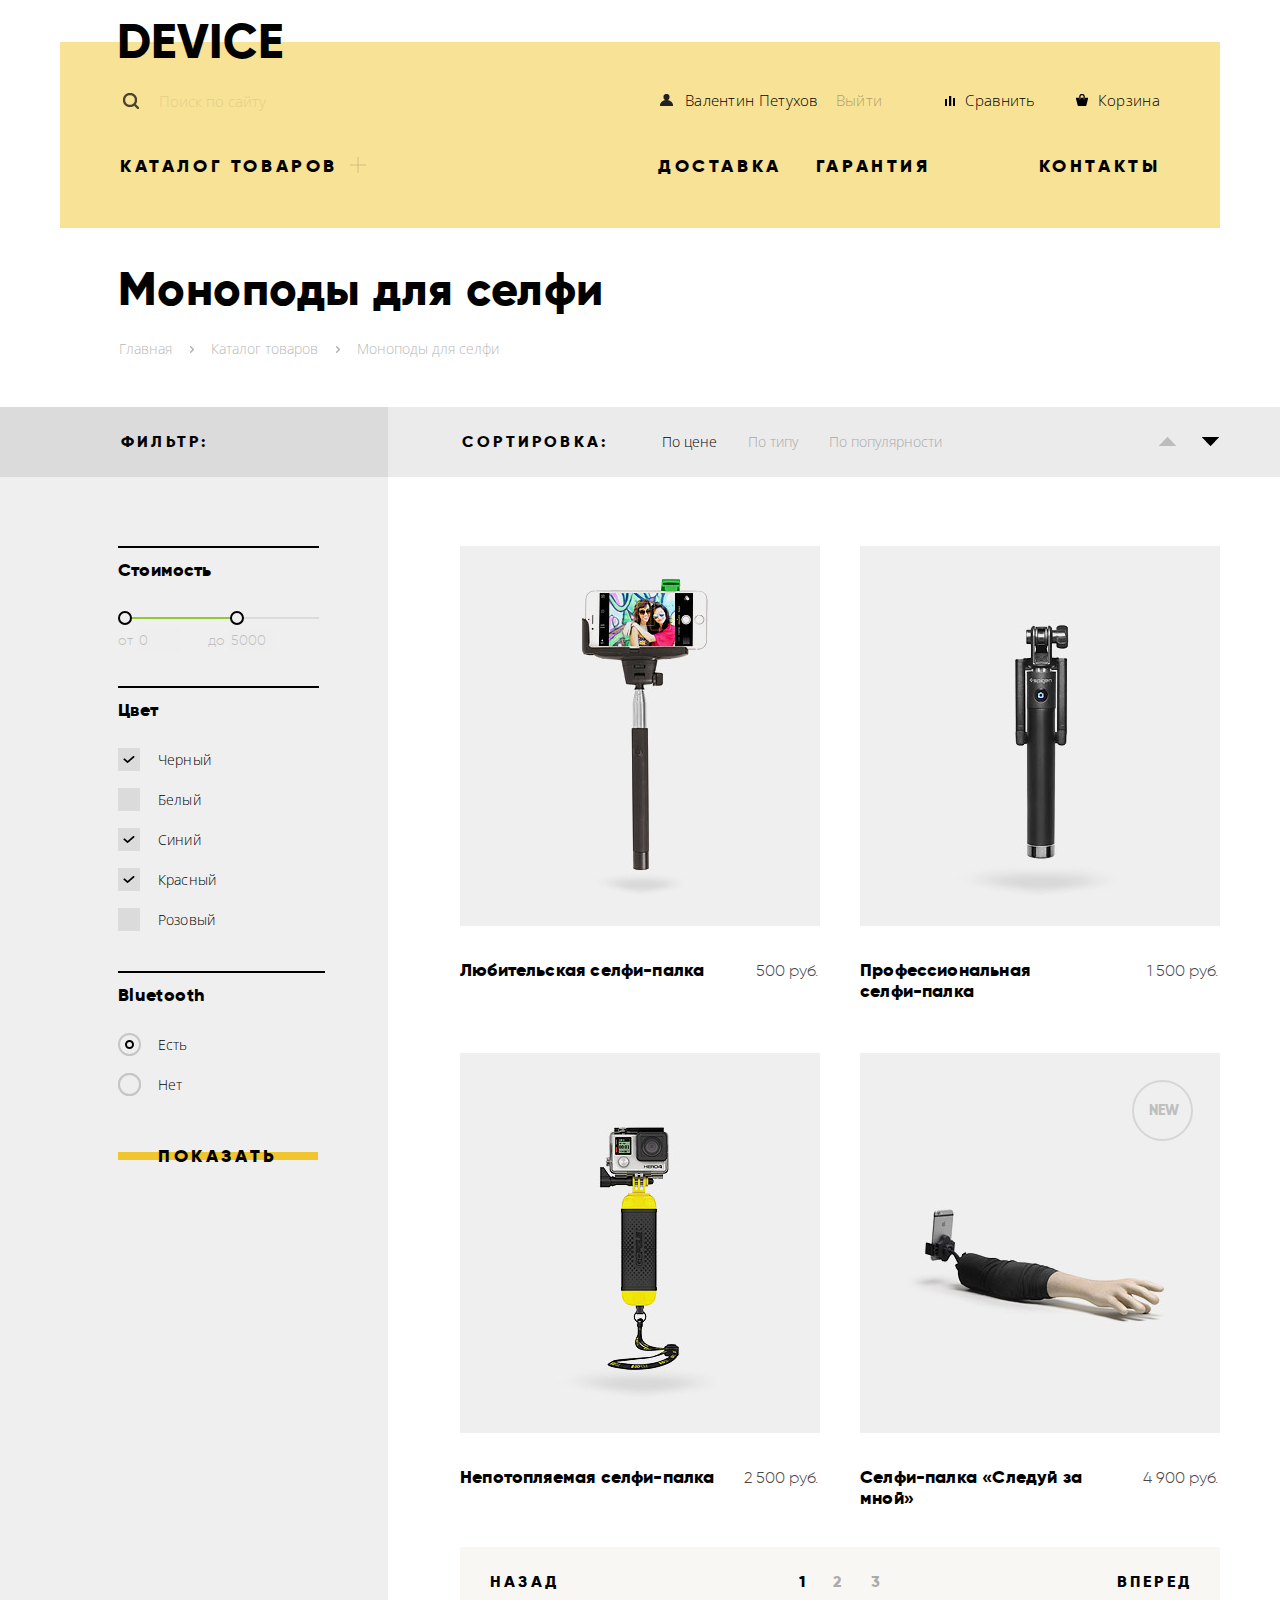
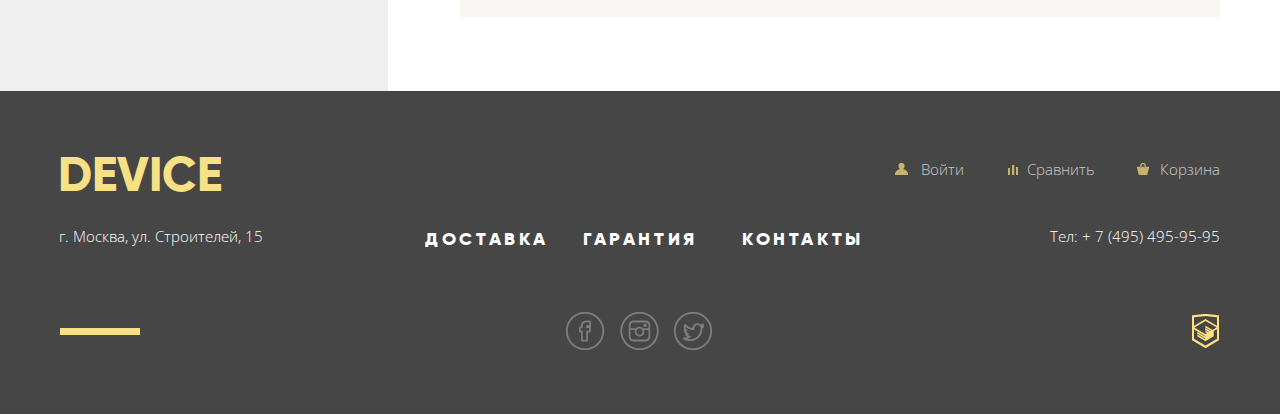
==== commit a726ff30: "Финал" ====
--- a/catalog.html
+++ b/catalog.html
@@ -5,7 +5,7 @@
     <title>HTML Academy: Девайс</title>
     <link href="https://fonts.googleapis.com/css?family=Open+Sans:300,400&amp;subset=cyrillic" rel="stylesheet">
     <link rel="stylesheet" href="css/normalize.css">
-    <link rel="stylesheet" href="css/style.css">
+    <link rel="stylesheet" href="css/style.min.css">
   </head>
   <body>
     <header>
@@ -23,7 +23,7 @@
               </form>
             </div>
             <div class="user-block-page">
-              <a class="surname" href="#">Валентин Петухов</a>
+              <a class="surname" href="user-block.html">Валентин Петухов</a>
               <a class="exit" href="index-device.html">Выйти</a>
               <a class="compare" href="#">Сравнить</a>
               <a class="basket" href="#">Корзина</a>
@@ -182,7 +182,7 @@
                   </li>
                 </ul>
               </div>
-              <a href="#" class="btn btn-show">Показать</a>
+              <a href="filter.html" class="btn btn-show">Показать</a>
             </form>
           </section>
           <section class="catalog-items">
@@ -281,7 +281,7 @@
               </li>
             </ul>
           </div>
-          <p class="footer-center-item phone-number">Тел: +7 (495) 495-95-95</p>
+          <p class="footer-center-item phone-number">Тел: + 7 (495) 495-95-95</p>
         </div>
         <div class="footer-bottom">
           <div class="decor"></div>
--- a/css/style.min.css
+++ b/css/style.min.css
@@ -0,0 +1 @@
+@font-face{font-family:"Gilroy";src:local("Gilroy Light"),local("Gilroy-Light"),url(../fonts/Gilroylight.woff2) format("woff2"),url(../fonts/Gilroylight.woff) format("woff"),url(../fonts/Gilroylight.ttf) format("truetype");font-weight:300;font-style:normal}@font-face{font-family:"Gilroy";src:local("Gilroy ExtraBold"),local("Gilroy-ExtraBold"),url(../fonts/Gilroyextrabold.woff2) format("woff2"),url(../fonts/Gilroyextrabold.woff) format("woff"),url(../fonts/Gilroyextrabold.ttf) format("truetype");font-weight:800;font-style:normal}.sprite{background-image:url(spritesheet.png);background-repeat:no-repeat;display:block}.sprite--icon-arrow{width:4px;height:7px;background-position:-25px -25px}.sprite--icon-basket{width:12px;height:12px;background-position:-25px -82px}.sprite--icon-basket-footer{width:12px;height:12px;background-position:-25px -144px}.sprite--icon-basket-footer-hover{width:12px;height:12px;background-position:-25px -206px}.sprite--icon-btn-down,.sprite--icon-btn-up{width:17px;height:9px;background-position:-25px -268px}.sprite--icon-btn-up{background-position:-25px -327px}.sprite--icon-checkbox{width:12px;height:7px;background-position:-25px -386px}.sprite--icon-compare{width:10px;height:10px;background-position:-25px -443px}.sprite--icon-compare-footer{width:10px;height:10px;background-position:-25px -503px}.sprite--icon-compare-footer-hover{width:10px;height:10px;background-position:-25px -563px}.sprite--icon-fb,.sprite--icon-insta{width:39px;height:38px;background-position:-25px -623px}.sprite--icon-insta{background-position:-25px -711px}.sprite--icon-search{width:16px;height:16px;background-position:-25px -799px}.sprite--icon-twit{width:38px;height:38px;background-position:-25px -865px}.sprite--icon-user{width:13px;height:12px;background-position:-25px -953px}.sprite--icon-user-footer{width:13px;height:12px;background-position:-25px -1015px}.sprite--icon-user-footer-hover{width:13px;height:12px;background-position:-25px -1077px}.main-logo a,body{font-family:"Gilroy",Helvetica,Arial,sans-serif}a,body{color:#000}body{min-width:1200px;background:#fff;margin:0}img{max-width:100%;height:auto}a{text-decoration:none}.clearfix::after{content:"";display:table;clear:both}.container{width:1160px;margin:0 auto;padding:0 20px}.btn,.main-logo{position:relative}.btn{display:inline-block;font-family:"Gilroy",Helvetica,Arial,sans-serif;font-size:18px;line-height:20px;font-weight:800;letter-spacing:.2em;text-transform:uppercase;text-align:center;outline:none;border:none;background:0 0}.btn::after{content:"";position:absolute;width:100%;height:8px;top:17px;left:0;background:#f0c52e;z-index:-1}.btn:hover::after{height:100%;top:0;-webkit-transition:.2s;transition:.2s}.btn:active{color:rgba(0,0,0,.3)}.main-logo{margin-top:20px}.main-logo a{position:absolute;font-size:48px;line-height:48px;font-weight:800;text-transform:uppercase;letter-spacing:.01em;top:-24px;left:57px}.main-logo a:hover{color:#464646}.main-logo a:active{color:#666}nav{-webkit-box-orient:vertical;-webkit-box-direction:normal;-ms-flex-direction:column;flex-direction:column;min-height:146px;background:#f7e296;padding-left:60px;padding-top:40px;margin-top:42px}.nav-top,nav{display:-webkit-box;display:-ms-flexbox;display:flex}.search{position:relative;width:445px;height:49px;margin-right:95px;margin-bottom:25px}.search input[type=search]{border:none;background:#f7e296}.search input[type=search],.search input[type=submit]{font-family:"Open Sans",Helvetica,Arial,sans-serif;font-size:15px;line-height:36px;font-weight:300;color:#000;outline:none}.search input[type=search]{width:357px;opacity:.3;border-bottom:2px solid transparent;padding-left:39px;padding-bottom:12px}.search input[type=submit]{display:none;width:85px;border:2px solid #000;background:#f7e296;cursor:pointer;padding-top:5px;padding-bottom:4px;margin-left:-5px}.search input::-webkit-input-placeholder{color:#000;opacity:.3}.search input:-moz-placeholder,.search input::-moz-placeholder{color:#000;opacity:.3}.search input:-ms-input-placeholder{color:#000;opacity:.3}.basket:hover::before,.compare:hover::before,.enter:hover::before,.nav-bottom-item:hover,.search input[type=search]:hover,.surname:hover::before,.user-block a:hover,.user-block-page a:hover{opacity:.6}.search input[type=search]:focus{color:#000;opacity:1;border-bottom:2px solid #000}.search input[type=search]:focus+input[type=submit],input[type=submit]:active{display:inline-block;vertical-align:bottom}.search input[type=submit]:hover{color:#fff;background:#000}.search input[type=submit]:active{color:rgba(255,255,255,.3);background:#000}.search::before{content:"";position:absolute;width:18px;height:18px;top:11px;left:3px;background:url(../img/sprite.png) no-repeat -25px -799px}.feature span,.user-block a,.user-block-page a{font-family:"Open Sans",Helvetica,Arial,sans-serif;font-weight:300}.user-block a,.user-block-page a{position:relative;letter-spacing:.02em;color:#000;font-size:15px;line-height:36px}.enter{padding-left:26px;padding-right:202px}.basket:active::before,.compare:active::before,.enter:active::before,.nav-bottom-item:active,.surname:active::before,.user-block a:active,.user-block-page a:active{opacity:.3}.compare{padding-left:30px;margin-right:33px}.basket,.surname{padding-left:25px}.surname{margin-right:14px}.exit{opacity:.3;margin-right:49px}.slide b::before,.user-block a::before,.user-block-page a::before{content:"";position:absolute;width:13px;height:13px}.enter::before,.surname::before{top:4px;left:0;background:url(../img/sprite.png) no-repeat -25px -953px}.compare::before{top:6px;left:10px;background:url(../img/sprite.png) no-repeat -25px -443px}.basket::before{top:4px;left:3px;background:url(../img/sprite.png) no-repeat -25px -82px}.nav-bottom ul{margin:0;padding:0;list-style:none}.nav-bottom-item{font-family:"Gilroy",Helvetica,Arial,sans-serif;font-size:18px;line-height:20px;font-weight:800;text-transform:uppercase;letter-spacing:.2em;padding-bottom:10px}.nav-bottom li{display:inline-block}.catalog-product{position:relative;padding-right:30px;margin-right:286px}.catalog-product::after,.catalog-product::before{content:"";position:absolute;width:16px;height:2px;background:#b8a974;left:230px;top:8px;opacity:.3}.catalog-product::after{-webkit-transform:rotate(-90deg);transform:rotate(-90deg)}.catalog-product:hover::after,.catalog-product:hover::before{opacity:.2}.catalog-product:active::after,.catalog-product:active::before{opacity:.1}.product-links{display:none;position:absolute;width:1100px;top:30px;left:-60px;z-index:5;background:#f7e296;padding-left:60px;padding-bottom:35px;padding-top:13px}.column,.product-links-wrapper{display:-webkit-box;display:-ms-flexbox;display:flex}.column{-webkit-box-orient:vertical;-webkit-box-direction:normal;-ms-flex-direction:column;flex-direction:column}.column1{width:239px}.column2{width:200px}.product-link{font-family:"Open Sans",Helvetica,Arial,sans-serif;font-size:15px;line-height:36px;font-weight:300;letter-spacing:.01em}.catalog-product:hover .product-links{display:block}.product-link:hover{opacity:.6}.product-image:active img,.product-link:active{opacity:.3}.item-delivery{margin-right:30px}.item-guarantee{margin-right:104px}.slide-title,.slider{position:relative;margin-bottom:64px}.slider::before{content:"";position:absolute;width:1160px;height:114px;background:#f7e296;z-index:-1}.slide-title{top:42px;margin-bottom:84px}.slide{padding-top:40px;padding-left:600px}.feature p,.slide b,.slide-title h2{font-family:"Gilroy",Helvetica,Arial,sans-serif}.slide b{position:absolute;font-size:179.2px;line-height:179.2px;font-weight:800;color:#fff;letter-spacing:.01em;top:-12px;right:46px}.slide b::before{width:100px;height:7px;background:#fff;top:52px;right:414px}.feature p,.slide-title h2{padding:0}.slide-title h2{letter-spacing:.015em;font-size:47px;line-height:55px;font-weight:800;margin:0 0 20px -4px}.slide-title p{margin:0;padding:0;width:480px;font-family:"Open Sans",Helvetica,Arial,sans-serif;font-size:15px;line-height:30px;font-weight:300}.slide-btn{width:220px;padding:11px 0;margin-bottom:55px}.features{display:-webkit-box;display:-ms-flexbox;display:flex;-webkit-box-pack:start;-ms-flex-pack:start;justify-content:flex-start;-ms-flex-wrap:wrap;flex-wrap:wrap;padding-bottom:50px}.feature{margin-right:80px}.feature p{font-size:36px;line-height:36px;font-weight:300;margin:0 0 13px}.feature span{font-size:13px;line-height:20px}.feature-item{margin-right:49px}.slider-controls label{display:inline-block;vertical-align:top;width:4px;height:4px;background:#fff;border:3px solid rgba(0,0,0,.3);border-radius:50%;cursor:pointer;margin-right:23px}.slider-controls label:hover{border:3px solid rgba(0,0,0,.4)}.slider-controls{position:absolute;bottom:190px;right:61px;z-index:20;font-size:0}.services-inner>input[type=radio],.slide,.slider-content>input[type=radio]{display:none}#btn-1:checked~.slider #slide1,#btn-2:checked~.slider #slide2,#btn-3:checked~.slider #slide3,#credit-field:checked~.services-slider #service-slide3,#delivery-field:checked~.services-slider #service-slide1,#guarantee-field:checked~.services-slider #service-slide2{display:block}#btn-1:checked~.slider label[for=btn-1],#btn-2:checked~.slider label[for=btn-2],#btn-3:checked~.slider label[for=btn-3]{border:3px solid #000}#btn-1:checked~.slider{background:url(../img/slide-1.png) no-repeat 90px 2px}#btn-2:checked~.slider{background:url(../img/slide-2.png) no-repeat 116px 14px}#btn-3:checked~.slider{background:url(../img/slide-3.png) no-repeat 30px 67px}.product{display:-webkit-box;display:-ms-flexbox;display:flex;-webkit-box-pack:justify;-ms-flex-pack:justify;justify-content:space-between;-ms-flex-wrap:wrap;flex-wrap:wrap;font-size:0;margin-bottom:187px}.product-image{display:block;background:#f7e296;margin-bottom:35px}.product-image:active,.product-image:hover{background:#f0c52e}.service-slide-title h3,.sort-product p{padding:0;font-family:"Gilroy",Helvetica,Arial,sans-serif;font-weight:800}.sort-product p{width:160px;word-wrap:break-word;margin:0;font-size:18px;line-height:20px;letter-spacing:.01em}.services-content{background:#e5e5e5;margin-bottom:95px}.services-inner{position:relative;top:-100px;z-index:5}.services-slider-controls{width:277px;min-height:208px;border-right:7px solid #000;padding-top:80px}.services-slider-controls label{display:block;width:152px;color:#000;text-align:center;cursor:pointer;padding-top:10px;padding-bottom:10px;padding-left:9px;margin-bottom:24px}.services-slider{display:-webkit-box;display:-ms-flexbox;display:flex}.services-slides{padding-left:115px;margin-top:4px}.service-slide-title h3{font-size:47px;line-height:47px;color:#000;letter-spacing:.02em;margin:70px 0 31px 2px}.service-slide-title p{margin:0;padding:0;width:450px;font-family:"Open Sans",Helvetica,Arial,sans-serif;font-size:15px;line-height:30px;color:#464646}.service-slide{display:none}#credit-field:checked~.services-slider label[for=credit-field],#delivery-field:checked~.services-slider label[for=delivery-field],#guarantee-field:checked~.services-slider label[for=guarantee-field]{color:#f7e184;background:#000;padding-right:120px}#delivery-field:checked~.services-slider{background:url(../img/delivery.png) no-repeat 958px 85px}#guarantee-field:checked~.services-slider{background:url(../img/guarantee.png) no-repeat 943px 60px}#credit-field:checked~.services-slider{background:url(../img/credit.png) no-repeat 934px 60px}.partners{margin-bottom:141px}.partners a{display:inline-block;margin-right:35px;opacity:.2}.partners a:last-child{margin-right:0}.partners a:hover{opacity:1}.about-us-content{position:relative;display:-webkit-box;display:-ms-flexbox;display:flex;-webkit-box-pack:justify;-ms-flex-pack:justify;justify-content:space-between;margin-bottom:81px}.about-us-content h3{padding:0;position:relative;font-size:47px;line-height:47px;color:#000;letter-spacing:.02em;margin:0 0 43px -3px}.about-us-content h3::before{content:"";position:absolute;width:80px;height:7px;background:#000;top:-53px;left:2px}.about-us-content p{padding:0;font-family:"Open Sans",Helvetica,Arial,sans-serif;font-size:14.5px;line-height:30px;color:#464646;width:480px;margin:0 0 30px}.contacts p{width:525px}.transport-company{padding:0;list-style:none;margin:71px 0 58px}.about-us-content h3,.catalog h1,.range-filter h4,.transport-company li{font-family:"Gilroy",Helvetica,Arial,sans-serif;font-weight:800}.transport-company li{position:relative;padding-left:35px;margin-bottom:10px;font-size:16px;line-height:30px}.transport-company li::before{content:"";position:absolute;width:4px;height:4px;border:3px solid #b2b2b2;border-radius:50%;left:0;top:11px}.about-us-content .btn{width:260px;padding:11px 0}.map{margin-top:40px;margin-bottom:63px}.map-big{position:absolute;display:none;box-shadow:0 10px 20px 0 rgba(4,6,6,.2);left:120px;top:-15px}.map-big-close{position:absolute;bottom:485px;right:21px}.catalog h1,.range-filter h4{padding:0;font-size:47px;line-height:47px;letter-spacing:.01em;color:#000;margin:38px 0 18px 58px}.breadcrumbs a,.breadcrumbs span{font-family:"Open Sans",Helvetica,Arial,sans-serif;font-size:14px;line-height:36px;font-weight:300;color:#000;opacity:.3;padding-right:30px;margin-right:9px}.breadcrumbs a:hover{opacity:.6}.breadcrumbs a:active{opacity:.1}.breadcrumbs{margin-bottom:40px;margin-left:59px}.breadcrumbs ul{list-style:none}.breadcrumbs li{position:relative}.breadcrumbs a::after{content:"";position:absolute;width:4px;height:7px;top:15px;right:17px;background:url(../img/sprite.png) no-repeat -25px -25px}.about-item p,.breadcrumbs ul,.headers h3{margin:0;padding:0}.headers h3,.headers span{font-family:"Gilroy",Helvetica,Arial,sans-serif;font-size:16px;line-height:16px;font-weight:800;text-transform:uppercase;color:#000;letter-spacing:.2em}.breadcrumbs ul,.headers .container,.sorting ul,.sorting-content{display:-webkit-box;display:-ms-flexbox;display:flex}.filter ul,.sorting ul{margin:0;padding:0;list-style:none}.headers{background-image:-webkit-linear-gradient(left,#dbdbdb 50%,#ebebeb 50%);background-image:linear-gradient(to right,#dbdbdb 50%,#ebebeb 50%)}.filter-title,.sorting-content{box-sizing:border-box;float:left;width:328px;padding:27px 20px 27px 61px}.sorting-content{float:right;width:832px;background-color:#ebebeb;padding:26px 20px 20px 40px}.sorting{margin-left:34px}.sorting span{margin-right:54px}.sorting a{font-family:"Open Sans",Helvetica,Arial,sans-serif;font-size:14px;line-height:18px;font-weight:300;color:#000;opacity:.3;margin-right:31px}.sorting a:hover{opacity:.6}.sorting .active,.sorting a:active{opacity:1}.btn-down-up{position:relative;font-size:0;margin:0 0 0 221px}.btn-down-up a{position:absolute;display:inline-block;vertical-align:top;width:17px;height:9px}.btn-up{top:4px;left:-35px;background:url(../img/sprite.png) no-repeat -25px -327px;opacity:.2}.btn-down{top:4px;left:8px;background:url(../img/sprite.png) no-repeat -25px -268px}.btn-down:hover,.btn-up:hover{opacity:.4}.section-wrapper{background-image:-webkit-linear-gradient(left,#efefef 50%,#fff 50%);background-image:linear-gradient(to right,#efefef 50%,#fff 50%);display:-webkit-box;display:-ms-flexbox;display:flex}.filter{box-sizing:border-box;float:left;width:328px;padding:69px 20px 20px 58px}.filter form{padding-right:60px}.range-filter{width:201px;border-top:2px solid #000;border-bottom:2px solid #000;margin-bottom:13px}.range-filter h4{font-size:18px;line-height:18px;margin:13px 0 38px}.range-controls{position:relative;height:11px;padding-left:14px}.range-controls .scale{height:2px;background:#dbdbdb}.range-controls .bar{width:55%;height:2px;background:#91c92f}.range-controls .toggle{position:absolute;width:10px;height:10px;top:-6px;left:0;border:2px solid #000;border-radius:50%;background:#eee;cursor:pointer}.range-controls .min-toggle{left:0}.range-controls .max-toggle{left:112px}.price-controls{font-size:0}.price-controls input,.price-controls label{font-size:14px;line-height:22.27px;font-weight:300}.price-controls label{display:inline-block;opacity:.2;margin-bottom:34px;width:45%}.bluetooth h4,.color h4,.price-controls input,.price-controls label{font-family:"Gilroy",Helvetica,Arial,sans-serif;color:#000}.price-controls input{width:40px;border:none;background:#eee}.range-controls .toggle:active{background:#7eae29;border:2px solid #fff;box-shadow:0 5px 5px 0 rgba(0,0,0,.75);top:-7px}.color{width:207px;border-bottom:2px solid #000;padding-bottom:31px}.bluetooth h4,.color h4{padding:0;font-size:18px;line-height:18px;font-weight:800;letter-spacing:.02em;margin:0 0 21px}input[type=checkbox],input[type=radio]{display:none}input[type=checkbox]+label,input[type=radio]+label{display:block;position:relative;font-family:"Open Sans",Helvetica,Arial,sans-serif;font-size:14px;line-height:40px;font-weight:300;letter-spacing:.01em;padding-left:40px;cursor:pointer}input[type=checkbox]+label::before{content:"";display:block;position:absolute;width:22px;height:23px;top:0;left:0}input[type=checkbox]:checked+label::after{content:"";position:absolute;width:22px;height:23px;top:8px;left:0;background:#dbdbdb url(../img/sprite.png) no-repeat -20px -378px}input[type=checkbox]+label::after{content:"";position:absolute;width:22px;height:23px;top:8px;left:0;background:#dbdbdb}input[type=checkbox]+label:hover::after,input[type=checkbox]:checked+label:hover::after{background:#cecece url(../img/sprite.png) no-repeat -20px -378px}input[type=checkbox]+label:hover::after{background:#cecece}input[type=checkbox]+label:active::after,input[type=checkbox]:checked+label:active::after{background:#c4c4c4 url(../img/sprite.png) no-repeat -20px -378px}.bluetooth{padding-top:13px;margin-bottom:30px}input[type=radio]+label::before{content:"";position:absolute;display:block;width:19px;height:19px;border:2px solid #c6c6c6;border-radius:50%;top:8px;left:0}input[type=radio]:checked+label::after{content:"";position:absolute;width:5px;height:5px;border:2px solid #000;border-radius:50%;top:15px;left:7px;background:#eee}input[type=radio]+label::after{content:"";position:absolute;width:19px;height:19px;border:2px solid #c6c6c6;border-radius:50%;top:8px;left:0;background:#eee}input[type=radio]+label:hover::before,input[type=radio]:checked+label:hover::before{border:2px solid #bcbcbc}input[type=radio]+label:active::before,input[type=radio]:checked+label:active::before{border:2px solid #acacac}.btn-show{outline:none;border:none;background:0 0;z-index:3;padding:11px 40px}.catalog-items{box-sizing:border-box;float:right;width:832px;font-size:0;background-color:#fff;padding:69px 0 0 72px}.catalog-item{position:relative;display:inline-block;cursor:pointer;margin-right:40px;margin-bottom:51px}.catalog-item:nth-child(2n){margin-right:0}.about-item .item-name,.catalog-item .new{font-family:"Gilroy",Helvetica,Arial,sans-serif;font-weight:800}.catalog-item .new{position:absolute;height:57px;text-transform:uppercase;border:2px solid #d6d6d6;border-radius:50%;left:272px;top:27px;width:57px;font-size:14px;color:#bebebe}.new span{position:absolute;left:50%;top:50%;-webkit-transform:translateX(-45%) translateY(-50%);transform:translateX(-45%) translateY(-50%)}.catalog-item-image{margin-bottom:34px}.about-item{display:-webkit-box;display:-ms-flexbox;display:flex;-webkit-box-pack:justify;-ms-flex-pack:justify;justify-content:space-between}.about-item .item-name{font-size:18px;line-height:21px;color:#000;letter-spacing:.01em;width:260px}.about-item .item-price{font-family:"Gilroy",Helvetica,Arial,sans-serif;font-size:16px;line-height:16px;font-weight:300;color:#464646;margin-top:3px;margin-right:2px}.actions{display:none;position:absolute;top:33%;left:4%;text-align:center}.actions .to-basket{width:200px;z-index:3;padding:11px 0}.actions .compare-item{font-family:"Open Sans",Helvetica,Arial,sans-serif;font-size:13px;line-height:36px;font-weight:300;color:#000;opacity:.5;outline:none;border:none;background:0 0;cursor:pointer}.catalog-item:hover .actions{display:block;z-index:3}.catalog-item:hover .catalog-item-image{opacity:.7}.actions .compare-item:hover{opacity:1}.actions .compare-item:active{opacity:.2}.pagination{display:-webkit-box;display:-ms-flexbox;display:flex;-webkit-box-pack:justify;-ms-flex-pack:justify;justify-content:space-between;font-size:16px;background:#f8f7f4;margin-bottom:74px;margin-top:-13px}.footer-logo a,.pagination a{font-family:"Gilroy",Helvetica,Arial,sans-serif;font-weight:800;text-transform:uppercase}.pagination a{letter-spacing:.2em;opacity:.3;padding-top:27px;padding-bottom:27px;font-size:16px;line-height:16px;color:#000}.pagination .ago,.pagination .forward{opacity:1;padding-left:30px;padding-right:28px}.pagination .ago{margin-right:189px}.pagination .pagination-page{margin-right:21px}.pagination .active{opacity:1}.pagination-page-wrap{margin-top:26px}.pagination .forward{margin-left:160px}.pagination .ago:hover,.pagination .forward:hover{background:#d9d9d9}.pagination .ago:active,.pagination .forward:active{color:rgba(0,0,0,.3);background:#d9d9d9}.main-footer{min-height:323px;background:#464646}.footer-logo{margin-top:6px}.footer-top{display:-webkit-box;display:-ms-flexbox;display:flex;-webkit-box-pack:justify;-ms-flex-pack:justify;justify-content:space-between;padding-top:54px;margin-bottom:22px}.footer-user-blok{margin-top:6px}.footer-logo a{font-size:48px;line-height:48px;color:#f7e184;margin-left:-2px}.footer-logo:hover a{color:#f0c52e}.footer-logo:active a{opacity:.3}.footer-center p,.footer-user-blok a{font-family:"Open Sans",Helvetica,Arial,sans-serif;font-size:15px;font-weight:300;color:#fff}.footer-user-blok a{position:relative;opacity:.7;padding-left:26px;line-height:36px}.footer-user-blok a:hover{opacity:1}.footer-user-blok a:active{opacity:.3}.footer-enter{margin-right:33px}.footer-compare{margin-right:35px}.footer-user-blok a::before{content:"";position:absolute;width:13px;height:13px}.footer-enter::before{top:4px;left:0;background:url(../img/sprite.png) no-repeat -25px -1015px}.footer-compare::before{top:6px;left:7px;background:url(../img/sprite.png) no-repeat -25px -503px}.footer-basket::before{top:4px;left:3px;background:url(../img/sprite.png) no-repeat -25px -144px}.footer-enter:hover::before{background:url(../img/sprite.png) no-repeat -25px -1077px}.footer-compare:hover::before{background:url(../img/sprite.png) no-repeat -25px -563px}.footer-basket:hover::before{background:url(../img/sprite.png) no-repeat -25px -206px}.footer-basket:active::before,.footer-compare:active::before,.footer-enter:active::before{opacity:.3}.footer-center{display:-webkit-box;display:-ms-flexbox;display:flex;-webkit-box-pack:justify;-ms-flex-pack:justify;justify-content:space-between;margin-bottom:60px;margin-left:-1px}.footer-center p{margin:0;padding:0;line-height:30px}.footer-center .address{margin-right:162px}.footer-nav ul{padding:0;list-style:none;margin:8px 0 0}.footer-center-item:nth-child(2){margin-right:156px}.footer-nav-item a{font-family:"Gilroy",Helvetica,Arial,sans-serif;font-size:18px;line-height:20px;font-weight:800;text-transform:uppercase;color:#fff;letter-spacing:.2em}.footer-nav-item a:hover{opacity:.6}.footer-nav-item a:active{opacity:.3}.footer-nav-item{display:inline-block;vertical-align:top;margin-right:30px}.footer-nav-item:nth-child(2){margin-right:40px}.footer-bottom{position:relative;display:-webkit-box;display:-ms-flexbox;display:flex}.decor::before{content:"";position:absolute;width:80px;height:7px;background:#f7e184;left:0;top:17px}.decor{margin-right:505px}.footer-social{margin-top:6px;margin-right:469px}.social-btn{width:38px;height:38px;font-size:0;padding:20px;margin-right:10px}.social-btn-fb{background:url(../img/sprite.png) no-repeat -24px -622px;opacity:.3}.social-btn-inst{background:url(../img/sprite.png) no-repeat -24px -710px;opacity:.3}.social-btn-twit{background:url(../img/sprite.png) no-repeat -24px -864px;opacity:.3}.social-btn-fb:hover,.social-btn-inst:hover,.social-btn-twit:hover{opacity:.6}.social-btn-fb:active,.social-btn-inst:active,.social-btn-twit:active{opacity:.1}.logo-academy{position:relative;margin-top:3px}.logo-academy a::before{content:"";position:absolute;width:27px;height:34px;background:url(../img/htmlacademy.png) no-repeat}.logo-academy a:hover::before{background:url(../img/htmlacademy-hover.png) no-repeat}.logo-academy a:active::before{opacity:.3}@-webkit-keyframes appear{0%{-webkit-transform:scale(0);transform:scale(0)}to{-webkit-transform:scale(1);transform:scale(1)}}@keyframes appear{0%{-webkit-transform:scale(0);transform:scale(0)}to{-webkit-transform:scale(1);transform:scale(1)}}.modal-content{-ms-box-sizing:border-box;box-sizing:border-box;display:none;position:absolute;width:960px;top:1890px;left:50%;color:#000;background:#fff;box-shadow:0 10px 20px 0 rgba(4,6,6,.2);z-index:20;margin-left:-482px;padding:100px 100px 78px}.modal-content-show{display:block;-webkit-animation:appear .8s;animation:appear .8s}.popap-close{position:absolute;width:55px;height:55px;font-size:0;background-color:#f7e296;border-radius:50%;border:0;outline:0;cursor:pointer}.modal-content-close{top:25px;right:22px}.popap-close::after,.popap-close::before{content:"";position:absolute;top:27px;right:12px;width:30px;height:1px;background-color:#fff}.popap-close::before{-webkit-transform:rotate(45deg);transform:rotate(45deg)}.popap-close::after{-webkit-transform:rotate(-45deg);transform:rotate(-45deg)}.popap-close:hover{background:#f0c52e}.popap-close:active::after,.popap-close:active::before{background-color:rgba(255,255,255,.3)}.email-user,.name-user{width:360px;margin-bottom:37px}.name-user{margin-right:40px;float:left}.email-user{float:right}.login-form label{display:block;font-family:"Gilroy",Helvetica,Arial,sans-serif;font-size:18px;line-height:18px;font-weight:800;color:#000}.login-form input[type=text],.login-form textarea{font-family:"Open Sans",Helvetica,Arial,sans-serif;font-size:14px;line-height:18px;font-weight:400;background:#f2f2f2;outline:none;border:3px solid #f2f2f2}.login-form input[type=text],textarea{width:334px;padding-left:20px;padding-top:12px;padding-bottom:13px;margin-top:10px}textarea{width:732px;padding-bottom:50px;margin-bottom:37px}.login-form input[type=text]:hover,.login-form textarea:hover{background:#eaeaea;border:3px solid #eaeaea}.login-form input[type=text]:focus,.login-form textarea:focus{background:#fff;border:3px solid #e5e5e5;box-sizing:border-box}.btn-user{width:200px;padding:11px 0}
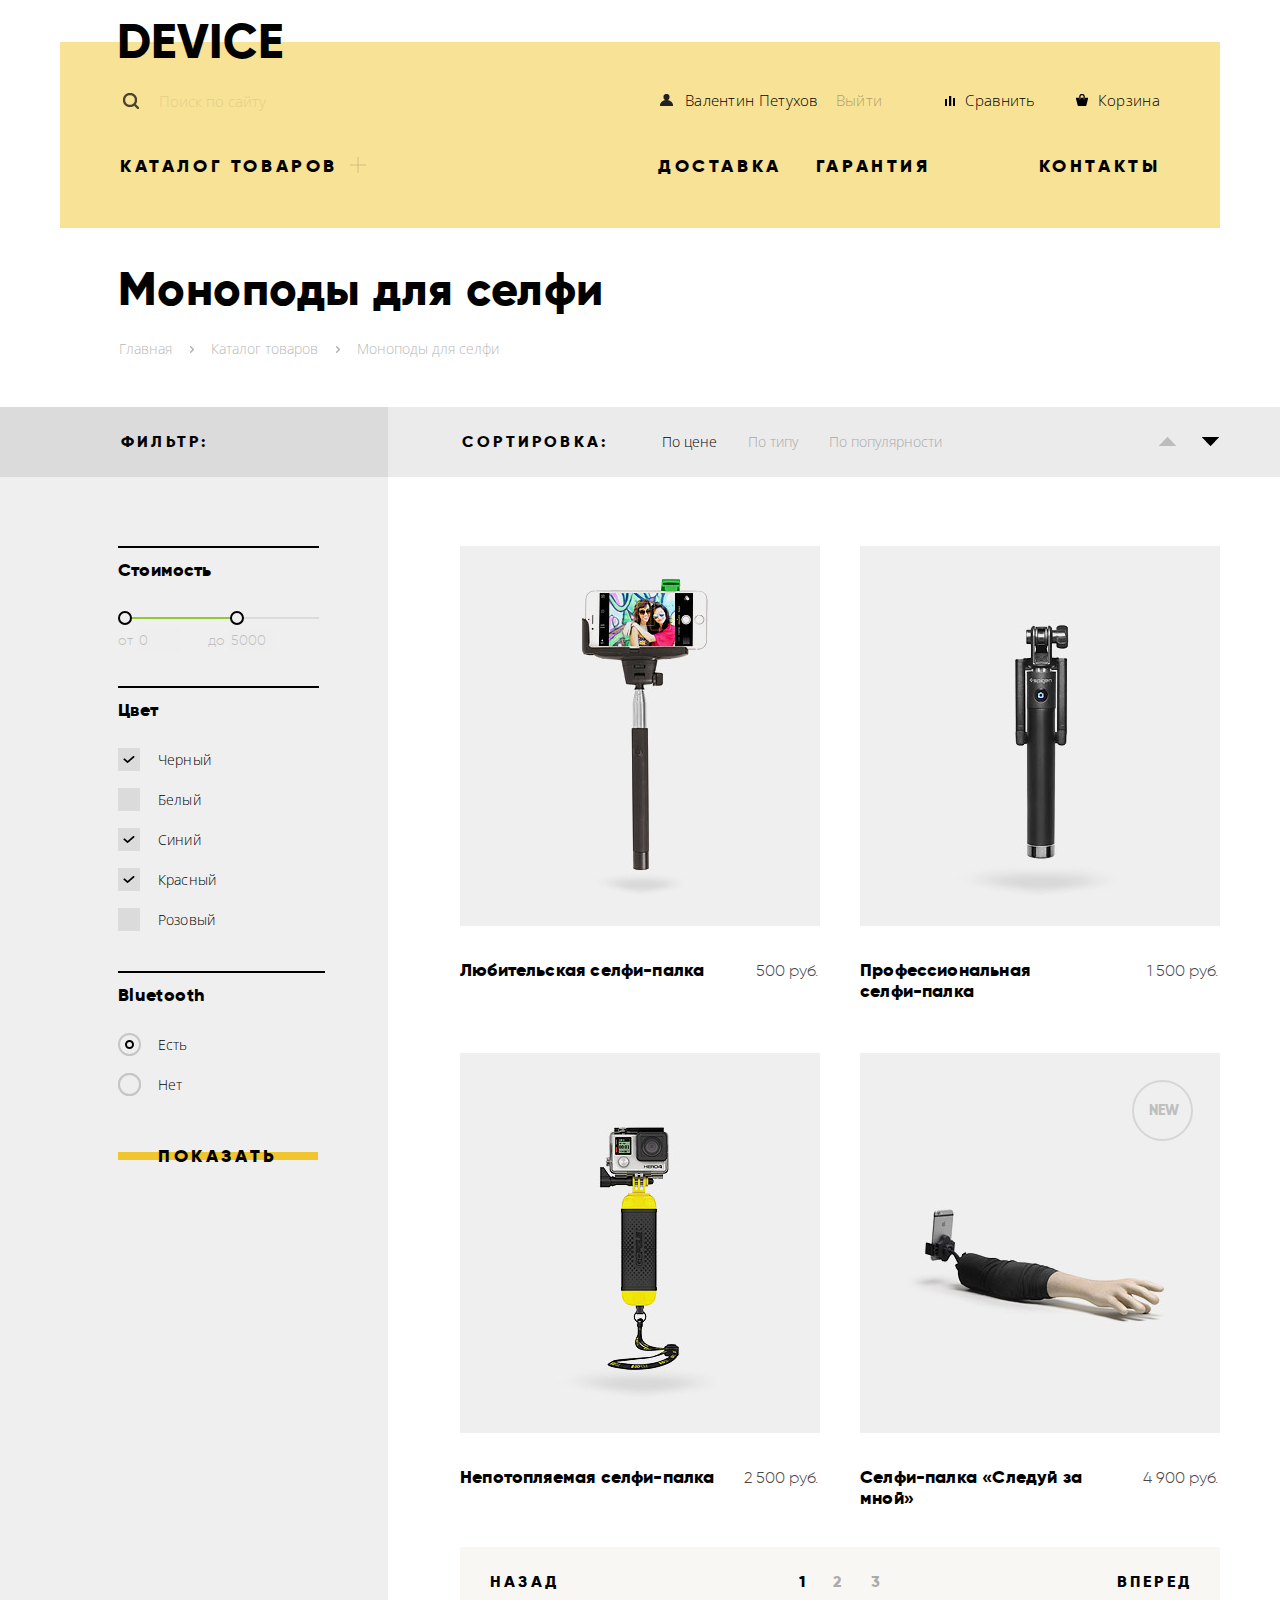
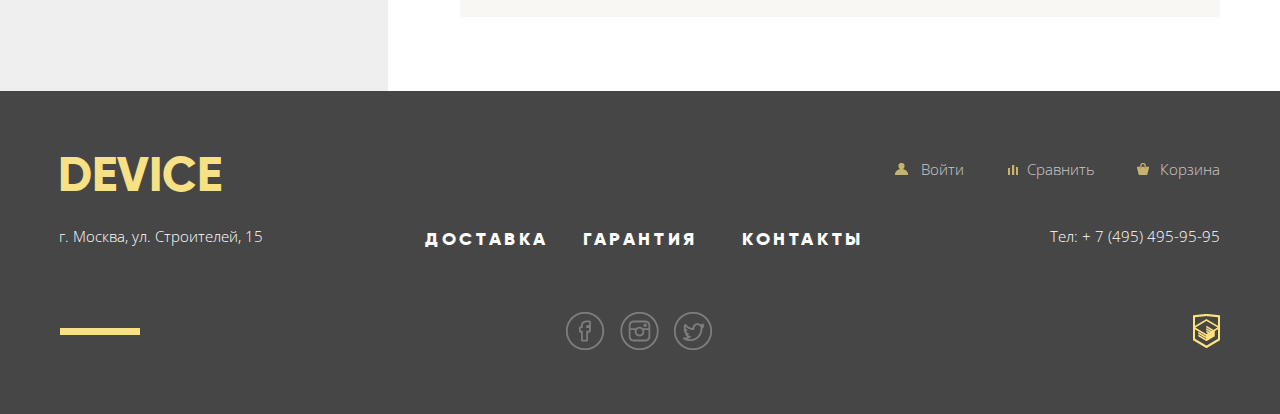
==== commit e502b9d6: "Вторая попытка" ====
--- a/catalog.html
+++ b/catalog.html
@@ -208,7 +208,7 @@
                 <img src="img/professional-selfie-stick.jpg" width="360" height="380" alt="Профессиональная селфи-палка">
               </div>
               <div class="about-item">
-                <p class="item-name">Профессиональная<br>селфи-палка</p>
+                <p class="item-name">Профессиональная селфи-палка</p>
                 <p class="item-price">1 500 руб.</p>
               </div>
             </article>
@@ -284,7 +284,6 @@
           <p class="footer-center-item phone-number">Тел: + 7 (495) 495-95-95</p>
         </div>
         <div class="footer-bottom">
-          <div class="decor"></div>
           <div class="footer-social">
             <a class="social-btn social-btn-fb" href="#">фейсбук</a>
             <a class="social-btn social-btn-inst" href="#">инстаграм</a>
--- a/css/style.min.css
+++ b/css/style.min.css
@@ -1 +1 @@
-@font-face{font-family:"Gilroy";src:local("Gilroy Light"),local("Gilroy-Light"),url(../fonts/Gilroylight.woff2) format("woff2"),url(../fonts/Gilroylight.woff) format("woff"),url(../fonts/Gilroylight.ttf) format("truetype");font-weight:300;font-style:normal}@font-face{font-family:"Gilroy";src:local("Gilroy ExtraBold"),local("Gilroy-ExtraBold"),url(../fonts/Gilroyextrabold.woff2) format("woff2"),url(../fonts/Gilroyextrabold.woff) format("woff"),url(../fonts/Gilroyextrabold.ttf) format("truetype");font-weight:800;font-style:normal}.sprite{background-image:url(spritesheet.png);background-repeat:no-repeat;display:block}.sprite--icon-arrow{width:4px;height:7px;background-position:-25px -25px}.sprite--icon-basket{width:12px;height:12px;background-position:-25px -82px}.sprite--icon-basket-footer{width:12px;height:12px;background-position:-25px -144px}.sprite--icon-basket-footer-hover{width:12px;height:12px;background-position:-25px -206px}.sprite--icon-btn-down,.sprite--icon-btn-up{width:17px;height:9px;background-position:-25px -268px}.sprite--icon-btn-up{background-position:-25px -327px}.sprite--icon-checkbox{width:12px;height:7px;background-position:-25px -386px}.sprite--icon-compare{width:10px;height:10px;background-position:-25px -443px}.sprite--icon-compare-footer{width:10px;height:10px;background-position:-25px -503px}.sprite--icon-compare-footer-hover{width:10px;height:10px;background-position:-25px -563px}.sprite--icon-fb,.sprite--icon-insta{width:39px;height:38px;background-position:-25px -623px}.sprite--icon-insta{background-position:-25px -711px}.sprite--icon-search{width:16px;height:16px;background-position:-25px -799px}.sprite--icon-twit{width:38px;height:38px;background-position:-25px -865px}.sprite--icon-user{width:13px;height:12px;background-position:-25px -953px}.sprite--icon-user-footer{width:13px;height:12px;background-position:-25px -1015px}.sprite--icon-user-footer-hover{width:13px;height:12px;background-position:-25px -1077px}.main-logo a,body{font-family:"Gilroy",Helvetica,Arial,sans-serif}a,body{color:#000}body{min-width:1200px;background:#fff;margin:0}img{max-width:100%;height:auto}a{text-decoration:none}.clearfix::after{content:"";display:table;clear:both}.container{width:1160px;margin:0 auto;padding:0 20px}.btn,.main-logo{position:relative}.btn{display:inline-block;font-family:"Gilroy",Helvetica,Arial,sans-serif;font-size:18px;line-height:20px;font-weight:800;letter-spacing:.2em;text-transform:uppercase;text-align:center;outline:none;border:none;background:0 0}.btn::after{content:"";position:absolute;width:100%;height:8px;top:17px;left:0;background:#f0c52e;z-index:-1}.btn:hover::after{height:100%;top:0;-webkit-transition:.2s;transition:.2s}.btn:active{color:rgba(0,0,0,.3)}.main-logo{margin-top:20px}.main-logo a{position:absolute;font-size:48px;line-height:48px;font-weight:800;text-transform:uppercase;letter-spacing:.01em;top:-24px;left:57px}.main-logo a:hover{color:#464646}.main-logo a:active{color:#666}nav{-webkit-box-orient:vertical;-webkit-box-direction:normal;-ms-flex-direction:column;flex-direction:column;min-height:146px;background:#f7e296;padding-left:60px;padding-top:40px;margin-top:42px}.nav-top,nav{display:-webkit-box;display:-ms-flexbox;display:flex}.search{position:relative;width:445px;height:49px;margin-right:95px;margin-bottom:25px}.search input[type=search]{border:none;background:#f7e296}.search input[type=search],.search input[type=submit]{font-family:"Open Sans",Helvetica,Arial,sans-serif;font-size:15px;line-height:36px;font-weight:300;color:#000;outline:none}.search input[type=search]{width:357px;opacity:.3;border-bottom:2px solid transparent;padding-left:39px;padding-bottom:12px}.search input[type=submit]{display:none;width:85px;border:2px solid #000;background:#f7e296;cursor:pointer;padding-top:5px;padding-bottom:4px;margin-left:-5px}.search input::-webkit-input-placeholder{color:#000;opacity:.3}.search input:-moz-placeholder,.search input::-moz-placeholder{color:#000;opacity:.3}.search input:-ms-input-placeholder{color:#000;opacity:.3}.basket:hover::before,.compare:hover::before,.enter:hover::before,.nav-bottom-item:hover,.search input[type=search]:hover,.surname:hover::before,.user-block a:hover,.user-block-page a:hover{opacity:.6}.search input[type=search]:focus{color:#000;opacity:1;border-bottom:2px solid #000}.search input[type=search]:focus+input[type=submit],input[type=submit]:active{display:inline-block;vertical-align:bottom}.search input[type=submit]:hover{color:#fff;background:#000}.search input[type=submit]:active{color:rgba(255,255,255,.3);background:#000}.search::before{content:"";position:absolute;width:18px;height:18px;top:11px;left:3px;background:url(../img/sprite.png) no-repeat -25px -799px}.feature span,.user-block a,.user-block-page a{font-family:"Open Sans",Helvetica,Arial,sans-serif;font-weight:300}.user-block a,.user-block-page a{position:relative;letter-spacing:.02em;color:#000;font-size:15px;line-height:36px}.enter{padding-left:26px;padding-right:202px}.basket:active::before,.compare:active::before,.enter:active::before,.nav-bottom-item:active,.surname:active::before,.user-block a:active,.user-block-page a:active{opacity:.3}.compare{padding-left:30px;margin-right:33px}.basket,.surname{padding-left:25px}.surname{margin-right:14px}.exit{opacity:.3;margin-right:49px}.slide b::before,.user-block a::before,.user-block-page a::before{content:"";position:absolute;width:13px;height:13px}.enter::before,.surname::before{top:4px;left:0;background:url(../img/sprite.png) no-repeat -25px -953px}.compare::before{top:6px;left:10px;background:url(../img/sprite.png) no-repeat -25px -443px}.basket::before{top:4px;left:3px;background:url(../img/sprite.png) no-repeat -25px -82px}.nav-bottom ul{margin:0;padding:0;list-style:none}.nav-bottom-item{font-family:"Gilroy",Helvetica,Arial,sans-serif;font-size:18px;line-height:20px;font-weight:800;text-transform:uppercase;letter-spacing:.2em;padding-bottom:10px}.nav-bottom li{display:inline-block}.catalog-product{position:relative;padding-right:30px;margin-right:286px}.catalog-product::after,.catalog-product::before{content:"";position:absolute;width:16px;height:2px;background:#b8a974;left:230px;top:8px;opacity:.3}.catalog-product::after{-webkit-transform:rotate(-90deg);transform:rotate(-90deg)}.catalog-product:hover::after,.catalog-product:hover::before{opacity:.2}.catalog-product:active::after,.catalog-product:active::before{opacity:.1}.product-links{display:none;position:absolute;width:1100px;top:30px;left:-60px;z-index:5;background:#f7e296;padding-left:60px;padding-bottom:35px;padding-top:13px}.column,.product-links-wrapper{display:-webkit-box;display:-ms-flexbox;display:flex}.column{-webkit-box-orient:vertical;-webkit-box-direction:normal;-ms-flex-direction:column;flex-direction:column}.column1{width:239px}.column2{width:200px}.product-link{font-family:"Open Sans",Helvetica,Arial,sans-serif;font-size:15px;line-height:36px;font-weight:300;letter-spacing:.01em}.catalog-product:hover .product-links{display:block}.product-link:hover{opacity:.6}.product-image:active img,.product-link:active{opacity:.3}.item-delivery{margin-right:30px}.item-guarantee{margin-right:104px}.slide-title,.slider{position:relative;margin-bottom:64px}.slider::before{content:"";position:absolute;width:1160px;height:114px;background:#f7e296;z-index:-1}.slide-title{top:42px;margin-bottom:84px}.slide{padding-top:40px;padding-left:600px}.feature p,.slide b,.slide-title h2{font-family:"Gilroy",Helvetica,Arial,sans-serif}.slide b{position:absolute;font-size:179.2px;line-height:179.2px;font-weight:800;color:#fff;letter-spacing:.01em;top:-12px;right:46px}.slide b::before{width:100px;height:7px;background:#fff;top:52px;right:414px}.feature p,.slide-title h2{padding:0}.slide-title h2{letter-spacing:.015em;font-size:47px;line-height:55px;font-weight:800;margin:0 0 20px -4px}.slide-title p{margin:0;padding:0;width:480px;font-family:"Open Sans",Helvetica,Arial,sans-serif;font-size:15px;line-height:30px;font-weight:300}.slide-btn{width:220px;padding:11px 0;margin-bottom:55px}.features{display:-webkit-box;display:-ms-flexbox;display:flex;-webkit-box-pack:start;-ms-flex-pack:start;justify-content:flex-start;-ms-flex-wrap:wrap;flex-wrap:wrap;padding-bottom:50px}.feature{margin-right:80px}.feature p{font-size:36px;line-height:36px;font-weight:300;margin:0 0 13px}.feature span{font-size:13px;line-height:20px}.feature-item{margin-right:49px}.slider-controls label{display:inline-block;vertical-align:top;width:4px;height:4px;background:#fff;border:3px solid rgba(0,0,0,.3);border-radius:50%;cursor:pointer;margin-right:23px}.slider-controls label:hover{border:3px solid rgba(0,0,0,.4)}.slider-controls{position:absolute;bottom:190px;right:61px;z-index:20;font-size:0}.services-inner>input[type=radio],.slide,.slider-content>input[type=radio]{display:none}#btn-1:checked~.slider #slide1,#btn-2:checked~.slider #slide2,#btn-3:checked~.slider #slide3,#credit-field:checked~.services-slider #service-slide3,#delivery-field:checked~.services-slider #service-slide1,#guarantee-field:checked~.services-slider #service-slide2{display:block}#btn-1:checked~.slider label[for=btn-1],#btn-2:checked~.slider label[for=btn-2],#btn-3:checked~.slider label[for=btn-3]{border:3px solid #000}#btn-1:checked~.slider{background:url(../img/slide-1.png) no-repeat 90px 2px}#btn-2:checked~.slider{background:url(../img/slide-2.png) no-repeat 116px 14px}#btn-3:checked~.slider{background:url(../img/slide-3.png) no-repeat 30px 67px}.product{display:-webkit-box;display:-ms-flexbox;display:flex;-webkit-box-pack:justify;-ms-flex-pack:justify;justify-content:space-between;-ms-flex-wrap:wrap;flex-wrap:wrap;font-size:0;margin-bottom:187px}.product-image{display:block;background:#f7e296;margin-bottom:35px}.product-image:active,.product-image:hover{background:#f0c52e}.service-slide-title h3,.sort-product p{padding:0;font-family:"Gilroy",Helvetica,Arial,sans-serif;font-weight:800}.sort-product p{width:160px;word-wrap:break-word;margin:0;font-size:18px;line-height:20px;letter-spacing:.01em}.services-content{background:#e5e5e5;margin-bottom:95px}.services-inner{position:relative;top:-100px;z-index:5}.services-slider-controls{width:277px;min-height:208px;border-right:7px solid #000;padding-top:80px}.services-slider-controls label{display:block;width:152px;color:#000;text-align:center;cursor:pointer;padding-top:10px;padding-bottom:10px;padding-left:9px;margin-bottom:24px}.services-slider{display:-webkit-box;display:-ms-flexbox;display:flex}.services-slides{padding-left:115px;margin-top:4px}.service-slide-title h3{font-size:47px;line-height:47px;color:#000;letter-spacing:.02em;margin:70px 0 31px 2px}.service-slide-title p{margin:0;padding:0;width:450px;font-family:"Open Sans",Helvetica,Arial,sans-serif;font-size:15px;line-height:30px;color:#464646}.service-slide{display:none}#credit-field:checked~.services-slider label[for=credit-field],#delivery-field:checked~.services-slider label[for=delivery-field],#guarantee-field:checked~.services-slider label[for=guarantee-field]{color:#f7e184;background:#000;padding-right:120px}#delivery-field:checked~.services-slider{background:url(../img/delivery.png) no-repeat 958px 85px}#guarantee-field:checked~.services-slider{background:url(../img/guarantee.png) no-repeat 943px 60px}#credit-field:checked~.services-slider{background:url(../img/credit.png) no-repeat 934px 60px}.partners{margin-bottom:141px}.partners a{display:inline-block;margin-right:35px;opacity:.2}.partners a:last-child{margin-right:0}.partners a:hover{opacity:1}.about-us-content{position:relative;display:-webkit-box;display:-ms-flexbox;display:flex;-webkit-box-pack:justify;-ms-flex-pack:justify;justify-content:space-between;margin-bottom:81px}.about-us-content h3{padding:0;position:relative;font-size:47px;line-height:47px;color:#000;letter-spacing:.02em;margin:0 0 43px -3px}.about-us-content h3::before{content:"";position:absolute;width:80px;height:7px;background:#000;top:-53px;left:2px}.about-us-content p{padding:0;font-family:"Open Sans",Helvetica,Arial,sans-serif;font-size:14.5px;line-height:30px;color:#464646;width:480px;margin:0 0 30px}.contacts p{width:525px}.transport-company{padding:0;list-style:none;margin:71px 0 58px}.about-us-content h3,.catalog h1,.range-filter h4,.transport-company li{font-family:"Gilroy",Helvetica,Arial,sans-serif;font-weight:800}.transport-company li{position:relative;padding-left:35px;margin-bottom:10px;font-size:16px;line-height:30px}.transport-company li::before{content:"";position:absolute;width:4px;height:4px;border:3px solid #b2b2b2;border-radius:50%;left:0;top:11px}.about-us-content .btn{width:260px;padding:11px 0}.map{margin-top:40px;margin-bottom:63px}.map-big{position:absolute;display:none;box-shadow:0 10px 20px 0 rgba(4,6,6,.2);left:120px;top:-15px}.map-big-close{position:absolute;bottom:485px;right:21px}.catalog h1,.range-filter h4{padding:0;font-size:47px;line-height:47px;letter-spacing:.01em;color:#000;margin:38px 0 18px 58px}.breadcrumbs a,.breadcrumbs span{font-family:"Open Sans",Helvetica,Arial,sans-serif;font-size:14px;line-height:36px;font-weight:300;color:#000;opacity:.3;padding-right:30px;margin-right:9px}.breadcrumbs a:hover{opacity:.6}.breadcrumbs a:active{opacity:.1}.breadcrumbs{margin-bottom:40px;margin-left:59px}.breadcrumbs ul{list-style:none}.breadcrumbs li{position:relative}.breadcrumbs a::after{content:"";position:absolute;width:4px;height:7px;top:15px;right:17px;background:url(../img/sprite.png) no-repeat -25px -25px}.about-item p,.breadcrumbs ul,.headers h3{margin:0;padding:0}.headers h3,.headers span{font-family:"Gilroy",Helvetica,Arial,sans-serif;font-size:16px;line-height:16px;font-weight:800;text-transform:uppercase;color:#000;letter-spacing:.2em}.breadcrumbs ul,.headers .container,.sorting ul,.sorting-content{display:-webkit-box;display:-ms-flexbox;display:flex}.filter ul,.sorting ul{margin:0;padding:0;list-style:none}.headers{background-image:-webkit-linear-gradient(left,#dbdbdb 50%,#ebebeb 50%);background-image:linear-gradient(to right,#dbdbdb 50%,#ebebeb 50%)}.filter-title,.sorting-content{box-sizing:border-box;float:left;width:328px;padding:27px 20px 27px 61px}.sorting-content{float:right;width:832px;background-color:#ebebeb;padding:26px 20px 20px 40px}.sorting{margin-left:34px}.sorting span{margin-right:54px}.sorting a{font-family:"Open Sans",Helvetica,Arial,sans-serif;font-size:14px;line-height:18px;font-weight:300;color:#000;opacity:.3;margin-right:31px}.sorting a:hover{opacity:.6}.sorting .active,.sorting a:active{opacity:1}.btn-down-up{position:relative;font-size:0;margin:0 0 0 221px}.btn-down-up a{position:absolute;display:inline-block;vertical-align:top;width:17px;height:9px}.btn-up{top:4px;left:-35px;background:url(../img/sprite.png) no-repeat -25px -327px;opacity:.2}.btn-down{top:4px;left:8px;background:url(../img/sprite.png) no-repeat -25px -268px}.btn-down:hover,.btn-up:hover{opacity:.4}.section-wrapper{background-image:-webkit-linear-gradient(left,#efefef 50%,#fff 50%);background-image:linear-gradient(to right,#efefef 50%,#fff 50%);display:-webkit-box;display:-ms-flexbox;display:flex}.filter{box-sizing:border-box;float:left;width:328px;padding:69px 20px 20px 58px}.filter form{padding-right:60px}.range-filter{width:201px;border-top:2px solid #000;border-bottom:2px solid #000;margin-bottom:13px}.range-filter h4{font-size:18px;line-height:18px;margin:13px 0 38px}.range-controls{position:relative;height:11px;padding-left:14px}.range-controls .scale{height:2px;background:#dbdbdb}.range-controls .bar{width:55%;height:2px;background:#91c92f}.range-controls .toggle{position:absolute;width:10px;height:10px;top:-6px;left:0;border:2px solid #000;border-radius:50%;background:#eee;cursor:pointer}.range-controls .min-toggle{left:0}.range-controls .max-toggle{left:112px}.price-controls{font-size:0}.price-controls input,.price-controls label{font-size:14px;line-height:22.27px;font-weight:300}.price-controls label{display:inline-block;opacity:.2;margin-bottom:34px;width:45%}.bluetooth h4,.color h4,.price-controls input,.price-controls label{font-family:"Gilroy",Helvetica,Arial,sans-serif;color:#000}.price-controls input{width:40px;border:none;background:#eee}.range-controls .toggle:active{background:#7eae29;border:2px solid #fff;box-shadow:0 5px 5px 0 rgba(0,0,0,.75);top:-7px}.color{width:207px;border-bottom:2px solid #000;padding-bottom:31px}.bluetooth h4,.color h4{padding:0;font-size:18px;line-height:18px;font-weight:800;letter-spacing:.02em;margin:0 0 21px}input[type=checkbox],input[type=radio]{display:none}input[type=checkbox]+label,input[type=radio]+label{display:block;position:relative;font-family:"Open Sans",Helvetica,Arial,sans-serif;font-size:14px;line-height:40px;font-weight:300;letter-spacing:.01em;padding-left:40px;cursor:pointer}input[type=checkbox]+label::before{content:"";display:block;position:absolute;width:22px;height:23px;top:0;left:0}input[type=checkbox]:checked+label::after{content:"";position:absolute;width:22px;height:23px;top:8px;left:0;background:#dbdbdb url(../img/sprite.png) no-repeat -20px -378px}input[type=checkbox]+label::after{content:"";position:absolute;width:22px;height:23px;top:8px;left:0;background:#dbdbdb}input[type=checkbox]+label:hover::after,input[type=checkbox]:checked+label:hover::after{background:#cecece url(../img/sprite.png) no-repeat -20px -378px}input[type=checkbox]+label:hover::after{background:#cecece}input[type=checkbox]+label:active::after,input[type=checkbox]:checked+label:active::after{background:#c4c4c4 url(../img/sprite.png) no-repeat -20px -378px}.bluetooth{padding-top:13px;margin-bottom:30px}input[type=radio]+label::before{content:"";position:absolute;display:block;width:19px;height:19px;border:2px solid #c6c6c6;border-radius:50%;top:8px;left:0}input[type=radio]:checked+label::after{content:"";position:absolute;width:5px;height:5px;border:2px solid #000;border-radius:50%;top:15px;left:7px;background:#eee}input[type=radio]+label::after{content:"";position:absolute;width:19px;height:19px;border:2px solid #c6c6c6;border-radius:50%;top:8px;left:0;background:#eee}input[type=radio]+label:hover::before,input[type=radio]:checked+label:hover::before{border:2px solid #bcbcbc}input[type=radio]+label:active::before,input[type=radio]:checked+label:active::before{border:2px solid #acacac}.btn-show{outline:none;border:none;background:0 0;z-index:3;padding:11px 40px}.catalog-items{box-sizing:border-box;float:right;width:832px;font-size:0;background-color:#fff;padding:69px 0 0 72px}.catalog-item{position:relative;display:inline-block;cursor:pointer;margin-right:40px;margin-bottom:51px}.catalog-item:nth-child(2n){margin-right:0}.about-item .item-name,.catalog-item .new{font-family:"Gilroy",Helvetica,Arial,sans-serif;font-weight:800}.catalog-item .new{position:absolute;height:57px;text-transform:uppercase;border:2px solid #d6d6d6;border-radius:50%;left:272px;top:27px;width:57px;font-size:14px;color:#bebebe}.new span{position:absolute;left:50%;top:50%;-webkit-transform:translateX(-45%) translateY(-50%);transform:translateX(-45%) translateY(-50%)}.catalog-item-image{margin-bottom:34px}.about-item{display:-webkit-box;display:-ms-flexbox;display:flex;-webkit-box-pack:justify;-ms-flex-pack:justify;justify-content:space-between}.about-item .item-name{font-size:18px;line-height:21px;color:#000;letter-spacing:.01em;width:260px}.about-item .item-price{font-family:"Gilroy",Helvetica,Arial,sans-serif;font-size:16px;line-height:16px;font-weight:300;color:#464646;margin-top:3px;margin-right:2px}.actions{display:none;position:absolute;top:33%;left:4%;text-align:center}.actions .to-basket{width:200px;z-index:3;padding:11px 0}.actions .compare-item{font-family:"Open Sans",Helvetica,Arial,sans-serif;font-size:13px;line-height:36px;font-weight:300;color:#000;opacity:.5;outline:none;border:none;background:0 0;cursor:pointer}.catalog-item:hover .actions{display:block;z-index:3}.catalog-item:hover .catalog-item-image{opacity:.7}.actions .compare-item:hover{opacity:1}.actions .compare-item:active{opacity:.2}.pagination{display:-webkit-box;display:-ms-flexbox;display:flex;-webkit-box-pack:justify;-ms-flex-pack:justify;justify-content:space-between;font-size:16px;background:#f8f7f4;margin-bottom:74px;margin-top:-13px}.footer-logo a,.pagination a{font-family:"Gilroy",Helvetica,Arial,sans-serif;font-weight:800;text-transform:uppercase}.pagination a{letter-spacing:.2em;opacity:.3;padding-top:27px;padding-bottom:27px;font-size:16px;line-height:16px;color:#000}.pagination .ago,.pagination .forward{opacity:1;padding-left:30px;padding-right:28px}.pagination .ago{margin-right:189px}.pagination .pagination-page{margin-right:21px}.pagination .active{opacity:1}.pagination-page-wrap{margin-top:26px}.pagination .forward{margin-left:160px}.pagination .ago:hover,.pagination .forward:hover{background:#d9d9d9}.pagination .ago:active,.pagination .forward:active{color:rgba(0,0,0,.3);background:#d9d9d9}.main-footer{min-height:323px;background:#464646}.footer-logo{margin-top:6px}.footer-top{display:-webkit-box;display:-ms-flexbox;display:flex;-webkit-box-pack:justify;-ms-flex-pack:justify;justify-content:space-between;padding-top:54px;margin-bottom:22px}.footer-user-blok{margin-top:6px}.footer-logo a{font-size:48px;line-height:48px;color:#f7e184;margin-left:-2px}.footer-logo:hover a{color:#f0c52e}.footer-logo:active a{opacity:.3}.footer-center p,.footer-user-blok a{font-family:"Open Sans",Helvetica,Arial,sans-serif;font-size:15px;font-weight:300;color:#fff}.footer-user-blok a{position:relative;opacity:.7;padding-left:26px;line-height:36px}.footer-user-blok a:hover{opacity:1}.footer-user-blok a:active{opacity:.3}.footer-enter{margin-right:33px}.footer-compare{margin-right:35px}.footer-user-blok a::before{content:"";position:absolute;width:13px;height:13px}.footer-enter::before{top:4px;left:0;background:url(../img/sprite.png) no-repeat -25px -1015px}.footer-compare::before{top:6px;left:7px;background:url(../img/sprite.png) no-repeat -25px -503px}.footer-basket::before{top:4px;left:3px;background:url(../img/sprite.png) no-repeat -25px -144px}.footer-enter:hover::before{background:url(../img/sprite.png) no-repeat -25px -1077px}.footer-compare:hover::before{background:url(../img/sprite.png) no-repeat -25px -563px}.footer-basket:hover::before{background:url(../img/sprite.png) no-repeat -25px -206px}.footer-basket:active::before,.footer-compare:active::before,.footer-enter:active::before{opacity:.3}.footer-center{display:-webkit-box;display:-ms-flexbox;display:flex;-webkit-box-pack:justify;-ms-flex-pack:justify;justify-content:space-between;margin-bottom:60px;margin-left:-1px}.footer-center p{margin:0;padding:0;line-height:30px}.footer-center .address{margin-right:162px}.footer-nav ul{padding:0;list-style:none;margin:8px 0 0}.footer-center-item:nth-child(2){margin-right:156px}.footer-nav-item a{font-family:"Gilroy",Helvetica,Arial,sans-serif;font-size:18px;line-height:20px;font-weight:800;text-transform:uppercase;color:#fff;letter-spacing:.2em}.footer-nav-item a:hover{opacity:.6}.footer-nav-item a:active{opacity:.3}.footer-nav-item{display:inline-block;vertical-align:top;margin-right:30px}.footer-nav-item:nth-child(2){margin-right:40px}.footer-bottom{position:relative;display:-webkit-box;display:-ms-flexbox;display:flex}.decor::before{content:"";position:absolute;width:80px;height:7px;background:#f7e184;left:0;top:17px}.decor{margin-right:505px}.footer-social{margin-top:6px;margin-right:469px}.social-btn{width:38px;height:38px;font-size:0;padding:20px;margin-right:10px}.social-btn-fb{background:url(../img/sprite.png) no-repeat -24px -622px;opacity:.3}.social-btn-inst{background:url(../img/sprite.png) no-repeat -24px -710px;opacity:.3}.social-btn-twit{background:url(../img/sprite.png) no-repeat -24px -864px;opacity:.3}.social-btn-fb:hover,.social-btn-inst:hover,.social-btn-twit:hover{opacity:.6}.social-btn-fb:active,.social-btn-inst:active,.social-btn-twit:active{opacity:.1}.logo-academy{position:relative;margin-top:3px}.logo-academy a::before{content:"";position:absolute;width:27px;height:34px;background:url(../img/htmlacademy.png) no-repeat}.logo-academy a:hover::before{background:url(../img/htmlacademy-hover.png) no-repeat}.logo-academy a:active::before{opacity:.3}@-webkit-keyframes appear{0%{-webkit-transform:scale(0);transform:scale(0)}to{-webkit-transform:scale(1);transform:scale(1)}}@keyframes appear{0%{-webkit-transform:scale(0);transform:scale(0)}to{-webkit-transform:scale(1);transform:scale(1)}}.modal-content{-ms-box-sizing:border-box;box-sizing:border-box;display:none;position:absolute;width:960px;top:1890px;left:50%;color:#000;background:#fff;box-shadow:0 10px 20px 0 rgba(4,6,6,.2);z-index:20;margin-left:-482px;padding:100px 100px 78px}.modal-content-show{display:block;-webkit-animation:appear .8s;animation:appear .8s}.popap-close{position:absolute;width:55px;height:55px;font-size:0;background-color:#f7e296;border-radius:50%;border:0;outline:0;cursor:pointer}.modal-content-close{top:25px;right:22px}.popap-close::after,.popap-close::before{content:"";position:absolute;top:27px;right:12px;width:30px;height:1px;background-color:#fff}.popap-close::before{-webkit-transform:rotate(45deg);transform:rotate(45deg)}.popap-close::after{-webkit-transform:rotate(-45deg);transform:rotate(-45deg)}.popap-close:hover{background:#f0c52e}.popap-close:active::after,.popap-close:active::before{background-color:rgba(255,255,255,.3)}.email-user,.name-user{width:360px;margin-bottom:37px}.name-user{margin-right:40px;float:left}.email-user{float:right}.login-form label{display:block;font-family:"Gilroy",Helvetica,Arial,sans-serif;font-size:18px;line-height:18px;font-weight:800;color:#000}.login-form input[type=text],.login-form textarea{font-family:"Open Sans",Helvetica,Arial,sans-serif;font-size:14px;line-height:18px;font-weight:400;background:#f2f2f2;outline:none;border:3px solid #f2f2f2}.login-form input[type=text],textarea{width:334px;padding-left:20px;padding-top:12px;padding-bottom:13px;margin-top:10px}textarea{width:732px;padding-bottom:50px;margin-bottom:37px}.login-form input[type=text]:hover,.login-form textarea:hover{background:#eaeaea;border:3px solid #eaeaea}.login-form input[type=text]:focus,.login-form textarea:focus{background:#fff;border:3px solid #e5e5e5;box-sizing:border-box}.btn-user{width:200px;padding:11px 0}
+@font-face{font-family:"Gilroy";src:local("Gilroy Light"),local("Gilroy-Light"),url(../fonts/Gilroylight.woff2) format("woff2"),url(../fonts/Gilroylight.woff) format("woff"),url(../fonts/Gilroylight.ttf) format("truetype");font-weight:300;font-style:normal}@font-face{font-family:"Gilroy";src:local("Gilroy ExtraBold"),local("Gilroy-ExtraBold"),url(../fonts/Gilroyextrabold.woff2) format("woff2"),url(../fonts/Gilroyextrabold.woff) format("woff"),url(../fonts/Gilroyextrabold.ttf) format("truetype");font-weight:800;font-style:normal}.sprite{background-image:url(spritesheet.png);background-repeat:no-repeat;display:block}.sprite--icon-arrow{width:4px;height:7px;background-position:-25px -25px}.sprite--icon-basket{width:12px;height:12px;background-position:-25px -82px}.sprite--icon-basket-footer{width:12px;height:12px;background-position:-25px -144px}.sprite--icon-basket-footer-hover{width:12px;height:12px;background-position:-25px -206px}.sprite--icon-btn-down,.sprite--icon-btn-up{width:17px;height:9px;background-position:-25px -268px}.sprite--icon-btn-up{background-position:-25px -327px}.sprite--icon-checkbox{width:12px;height:7px;background-position:-25px -386px}.sprite--icon-compare{width:10px;height:10px;background-position:-25px -443px}.sprite--icon-compare-footer{width:10px;height:10px;background-position:-25px -503px}.sprite--icon-compare-footer-hover{width:10px;height:10px;background-position:-25px -563px}.sprite--icon-fb,.sprite--icon-insta{width:39px;height:38px;background-position:-25px -623px}.sprite--icon-insta{background-position:-25px -711px}.sprite--icon-search{width:16px;height:16px;background-position:-25px -799px}.sprite--icon-twit{width:38px;height:38px;background-position:-25px -865px}.sprite--icon-user{width:13px;height:12px;background-position:-25px -953px}.sprite--icon-user-footer{width:13px;height:12px;background-position:-25px -1015px}.sprite--icon-user-footer-hover{width:13px;height:12px;background-position:-25px -1077px}.main-logo a,body{font-family:"Gilroy",Helvetica,Arial,sans-serif}a,body{color:#000}body{min-width:1200px;background:#fff;margin:0}img{max-width:100%;height:auto}a{text-decoration:none}.clearfix::after{content:"";display:table;clear:both}.container{width:1160px;margin:0 auto;padding:0 20px}.btn,.main-logo{position:relative}.btn{display:inline-block;vertical-align:top;font-family:"Gilroy",Helvetica,Arial,sans-serif;font-size:18px;line-height:20px;font-weight:800;letter-spacing:.2em;text-transform:uppercase;text-align:center;outline:none;border:none;background:0 0}.btn::after{content:"";position:absolute;width:100%;height:8px;top:17px;left:0;background:#f0c52e;z-index:-1}.btn:hover::after{height:100%;top:0;-webkit-transition:.2s;transition:.2s}.btn:active{color:rgba(0,0,0,.3)}.main-logo{margin-top:20px}.main-logo a{position:absolute;font-size:48px;line-height:48px;font-weight:800;text-transform:uppercase;letter-spacing:.01em;top:-24px;left:57px}.main-logo a:hover{color:#464646}.main-logo a:active{color:#666}nav{-webkit-box-orient:vertical;-webkit-box-direction:normal;-ms-flex-direction:column;flex-direction:column;min-height:146px;background:#f7e296;padding-left:60px;padding-top:40px;margin-top:42px}.nav-top,nav{display:-webkit-box;display:-ms-flexbox;display:flex}.search{position:relative;width:445px;height:49px;margin-right:95px;margin-bottom:25px}.search input[type=search]{border:none;background:#f7e296}.search input[type=search],.search input[type=submit]{font-family:"Open Sans",Helvetica,Arial,sans-serif;font-size:15px;line-height:36px;font-weight:300;color:#000;outline:none}.search input[type=search]{width:357px;opacity:.3;border-bottom:2px solid transparent;padding-left:39px;padding-bottom:12px}.search input[type=submit]{display:none;width:85px;border:2px solid #000;background:#f7e296;cursor:pointer;padding-top:5px;padding-bottom:4px;margin-left:-5px}.search input::-webkit-input-placeholder{color:#000;opacity:.3}.search input:-moz-placeholder,.search input::-moz-placeholder{color:#000;opacity:.3}.search input:-ms-input-placeholder{color:#000;opacity:.3}.basket:hover::before,.compare:hover::before,.enter:hover::before,.nav-bottom-item:hover,.search input[type=search]:hover,.surname:hover::before,.user-block a:hover,.user-block-page a:hover{opacity:.6}.search input[type=search]:focus{color:#000;opacity:1;border-bottom:2px solid #000}.search input[type=search]:focus+input[type=submit],input[type=submit]:active{display:inline-block;vertical-align:bottom}.search input[type=submit]:hover{color:#fff;background:#000}.search input[type=submit]:active{color:rgba(255,255,255,.3);background:#000}.search::before{content:"";position:absolute;width:18px;height:18px;top:11px;left:3px;background:url(../img/sprite.png) no-repeat -25px -799px}.slide-title p,.user-block a,.user-block-page a{font-family:"Open Sans",Helvetica,Arial,sans-serif;font-size:15px;font-weight:300}.user-block a,.user-block-page a{position:relative;letter-spacing:.02em;color:#000;line-height:36px}.enter{padding-left:26px;padding-right:202px}.basket:active::before,.compare:active::before,.enter:active::before,.nav-bottom-item:active,.surname:active::before,.user-block a:active,.user-block-page a:active{opacity:.3}.compare{padding-left:30px;margin-right:33px}.basket,.surname{padding-left:25px}.surname{margin-right:14px}.exit{opacity:.3;margin-right:49px}.slide b::before,.user-block a::before,.user-block-page a::before{content:"";position:absolute;width:13px;height:13px}.enter::before,.surname::before{top:4px;left:0;background:url(../img/sprite.png) no-repeat -25px -953px}.compare::before{top:6px;left:10px;background:url(../img/sprite.png) no-repeat -25px -443px}.basket::before{top:4px;left:3px;background:url(../img/sprite.png) no-repeat -25px -82px}.nav-bottom ul{margin:0;padding:0;list-style:none}.nav-bottom-item{font-family:"Gilroy",Helvetica,Arial,sans-serif;font-size:18px;line-height:20px;font-weight:800;text-transform:uppercase;letter-spacing:.2em;padding-bottom:10px}.nav-bottom li{display:inline-block;vertical-align:top}.catalog-product{position:relative;padding-right:30px;margin-right:286px}.catalog-product::after,.catalog-product::before{content:"";position:absolute;width:16px;height:2px;background:#b8a974;left:230px;top:8px;opacity:.3}.catalog-product::after{-webkit-transform:rotate(-90deg);transform:rotate(-90deg)}.catalog-product:hover::after,.catalog-product:hover::before{opacity:.2}.catalog-product:active::after,.catalog-product:active::before{opacity:.1}.product-links{display:none;position:absolute;width:1100px;top:30px;left:-60px;z-index:5;background:#f7e296;padding-left:60px;padding-bottom:35px;padding-top:13px}.column,.product-links-wrapper{display:-webkit-box;display:-ms-flexbox;display:flex}.column{-webkit-box-orient:vertical;-webkit-box-direction:normal;-ms-flex-direction:column;flex-direction:column}.column1{width:239px}.column2{width:200px}.product-link{font-family:"Open Sans",Helvetica,Arial,sans-serif;font-size:15px;line-height:36px;font-weight:300;letter-spacing:.01em}.catalog-product:hover .product-links{display:block}.product-link:hover{opacity:.6}.product-image:active img,.product-link:active{opacity:.3}.item-delivery{margin-right:30px}.item-guarantee{margin-right:104px}.slide-title,.slider{position:relative;margin-bottom:64px}.slider::before{content:"";position:absolute;width:1160px;height:114px;background:#f7e296;z-index:-1}.slide-title{top:42px;margin-bottom:84px}.slide{padding-top:40px;padding-left:600px}.slide b,.slide-title h2{font-family:"Gilroy",Helvetica,Arial,sans-serif;font-weight:800}.slide b{position:absolute;color:#fff;top:-12px;right:46px;font-size:179.2px;line-height:179.2px;letter-spacing:.01em}.slide b::before{width:100px;height:7px;background:#fff;top:52px;right:414px}.slide-title h2{padding:0;font-size:47px;line-height:55px;letter-spacing:.015em;margin:0 0 20px -4px}.slide-title p{margin:0;padding:0;width:480px;line-height:30px}.slide:nth-child(2) p{width:460px}.slide-btn{width:220px;padding:11px 0;margin-bottom:55px}.features{display:-webkit-box;display:-ms-flexbox;display:flex;-webkit-box-pack:start;-ms-flex-pack:start;justify-content:flex-start;-ms-flex-wrap:wrap;flex-wrap:wrap;padding-bottom:50px}.feature{margin-right:80px}.feature p{padding:0;font-family:"Gilroy",Helvetica,Arial,sans-serif;font-size:36px;line-height:36px;font-weight:300;margin:0 0 13px}.feature span{font-family:"Open Sans",Helvetica,Arial,sans-serif;font-size:13px;line-height:20px;font-weight:300}.feature-item{margin-right:49px}.slider-controls label{display:inline-block;vertical-align:top;width:4px;height:4px;background:#fff;border:3px solid rgba(0,0,0,.3);border-radius:50%;cursor:pointer;margin-right:23px}.slider-controls label:hover{border:3px solid rgba(0,0,0,.4)}.slider-controls{position:absolute;bottom:190px;right:61px;z-index:20;font-size:0}.services-inner>input[type=radio],.slide,.slider-content>input[type=radio]{display:none}#btn-1:checked~.slider #slide1,#btn-2:checked~.slider #slide2,#btn-3:checked~.slider #slide3,#credit-field:checked~.services-slider #service-slide3,#delivery-field:checked~.services-slider #service-slide1,#guarantee-field:checked~.services-slider #service-slide2{display:block}#btn-1:checked~.slider label[for=btn-1],#btn-2:checked~.slider label[for=btn-2],#btn-3:checked~.slider label[for=btn-3]{border:3px solid #000}#btn-1:checked~.slider{background:url(../img/slide-1.png) no-repeat 90px 2px}#btn-2:checked~.slider{background:url(../img/slide-2.png) no-repeat 116px 14px}#btn-3:checked~.slider{background:url(../img/slide-3.png) no-repeat 30px 67px}.product{display:-webkit-box;display:-ms-flexbox;display:flex;-webkit-box-pack:justify;-ms-flex-pack:justify;justify-content:space-between;-ms-flex-wrap:wrap;flex-wrap:wrap;font-size:0;margin-bottom:187px}.product-image{display:block;background:#f7e296;margin-bottom:35px}.product-image:active,.product-image:hover{background:#f0c52e}.service-slide-title h3,.sort-product p{padding:0;font-family:"Gilroy",Helvetica,Arial,sans-serif;font-weight:800}.sort-product p{width:160px;word-wrap:break-word;margin:0;font-size:18px;line-height:20px;letter-spacing:.01em}.services-content{background:#e5e5e5;margin-bottom:95px}.services-inner{position:relative;top:-100px;z-index:5}.services-slider-controls{width:277px;min-height:208px;border-right:7px solid #000;padding-top:80px}.services-slider-controls label{display:block;width:152px;color:#000;text-align:center;cursor:pointer;padding-top:10px;padding-bottom:10px;padding-left:9px;margin-bottom:24px}.services-slider{display:-webkit-box;display:-ms-flexbox;display:flex}.services-slides{padding-left:115px;margin-top:4px}.service-slide-title h3{font-size:47px;line-height:47px;color:#000;letter-spacing:.02em;margin:70px 0 31px 2px}.service-slide-title p{margin:0;padding:0;width:445px;font-family:"Open Sans",Helvetica,Arial,sans-serif;font-size:15px;line-height:30px;color:#464646}.service-slide{display:none}#credit-field:checked~.services-slider label[for=credit-field],#delivery-field:checked~.services-slider label[for=delivery-field],#guarantee-field:checked~.services-slider label[for=guarantee-field]{color:#f7e184;background:#000;padding-right:120px}#delivery-field:checked~.services-slider{background:url(../img/delivery.png) no-repeat 958px 85px}#guarantee-field:checked~.services-slider{background:url(../img/guarantee.png) no-repeat 943px 60px}#credit-field:checked~.services-slider{background:url(../img/credit.png) no-repeat 934px 60px}.partners{margin-bottom:141px}.partners a{display:inline-block;vertical-align:top;margin-right:35px;opacity:.2}.partners a:last-child{margin-right:0}.partners a:hover{opacity:1}.about-us-content{position:relative;display:-webkit-box;display:-ms-flexbox;display:flex;-webkit-box-pack:justify;-ms-flex-pack:justify;justify-content:space-between;margin-bottom:81px}.about-us-content h3{padding:0;position:relative;font-size:47px;line-height:47px;color:#000;letter-spacing:.02em;margin:0 0 43px -3px}.about-us-content h3::before{content:"";position:absolute;width:80px;height:7px;background:#000;top:-53px;left:2px}.about-us-content p{padding:0;font-family:"Open Sans",Helvetica,Arial,sans-serif;font-size:14.5px;line-height:30px;color:#464646;width:480px;margin:0 0 30px}.contacts p{width:525px}.transport-company{padding:0;list-style:none;margin:71px 0 58px}.about-us-content h3,.catalog h1,.range-filter h4,.transport-company li{font-family:"Gilroy",Helvetica,Arial,sans-serif;font-weight:800}.transport-company li{position:relative;padding-left:35px;margin-bottom:10px;font-size:16px;line-height:30px}.transport-company li::before{content:"";position:absolute;width:4px;height:4px;border:3px solid #b2b2b2;border-radius:50%;left:0;top:11px}.about-us-content .btn{width:260px;padding:11px 0}.map{margin-top:40px;margin-bottom:63px}.map-big{position:absolute;display:none;box-shadow:0 10px 20px 0 rgba(4,6,6,.2);left:120px;top:-15px}.map-big-close{position:absolute;bottom:485px;right:21px}.catalog h1,.range-filter h4{padding:0;font-size:47px;line-height:47px;letter-spacing:.01em;color:#000;margin:38px 0 18px 58px}.breadcrumbs a,.breadcrumbs span{font-family:"Open Sans",Helvetica,Arial,sans-serif;font-size:14px;line-height:36px;font-weight:300;color:#000;opacity:.3;padding-right:30px;margin-right:9px}.breadcrumbs a:hover{opacity:.6}.breadcrumbs a:active{opacity:.1}.breadcrumbs{margin-bottom:40px;margin-left:59px}.breadcrumbs ul{list-style:none}.breadcrumbs li{position:relative}.breadcrumbs a::after{content:"";position:absolute;width:4px;height:7px;top:15px;right:17px;background:url(../img/sprite.png) no-repeat -25px -25px}.about-item p,.breadcrumbs ul,.headers h3{margin:0;padding:0}.headers h3,.headers span{font-family:"Gilroy",Helvetica,Arial,sans-serif;font-size:16px;line-height:16px;font-weight:800;text-transform:uppercase;color:#000;letter-spacing:.2em}.breadcrumbs ul,.headers .container,.sorting ul,.sorting-content{display:-webkit-box;display:-ms-flexbox;display:flex}.filter ul,.sorting ul{margin:0;padding:0;list-style:none}.headers{background-image:-webkit-linear-gradient(left,#dbdbdb 50%,#ebebeb 50%);background-image:linear-gradient(to right,#dbdbdb 50%,#ebebeb 50%)}.filter-title,.sorting-content{box-sizing:border-box;float:left;width:328px;padding:27px 20px 27px 61px}.sorting-content{float:right;width:832px;background-color:#ebebeb;padding:26px 20px 20px 40px}.sorting{margin-left:34px}.sorting span{margin-right:54px}.sorting a{font-family:"Open Sans",Helvetica,Arial,sans-serif;font-size:14px;line-height:18px;font-weight:300;color:#000;opacity:.3;margin-right:31px}.sorting a:hover{opacity:.6}.sorting .active,.sorting a:active{opacity:1}.btn-down-up{position:relative;font-size:0;margin:0 0 0 221px}.btn-down-up a{position:absolute;display:inline-block;vertical-align:top;width:17px;height:9px}.btn-up{top:4px;left:-35px;background:url(../img/sprite.png) no-repeat -25px -327px;opacity:.2}.btn-down{top:4px;left:8px;background:url(../img/sprite.png) no-repeat -25px -268px}.btn-down:hover,.btn-up:hover{opacity:.4}.section-wrapper{background-image:-webkit-linear-gradient(left,#efefef 50%,#fff 50%);background-image:linear-gradient(to right,#efefef 50%,#fff 50%);display:-webkit-box;display:-ms-flexbox;display:flex}.filter{box-sizing:border-box;float:left;width:328px;padding:69px 20px 20px 58px}.filter form{padding-right:60px}.range-filter{width:201px;border-top:2px solid #000;border-bottom:2px solid #000;margin-bottom:13px}.range-filter h4{font-size:18px;line-height:18px;margin:13px 0 38px}.range-controls{position:relative;height:11px;padding-left:14px}.range-controls .scale{height:2px;background:#dbdbdb}.range-controls .bar{width:55%;height:2px;background:#91c92f}.range-controls .toggle{position:absolute;width:10px;height:10px;top:-6px;left:0;border:2px solid #000;border-radius:50%;background:#eee;cursor:pointer}.range-controls .min-toggle{left:0}.range-controls .max-toggle{left:112px}.price-controls{font-size:0}.price-controls input,.price-controls label{font-size:14px;line-height:22.27px;font-weight:300}.price-controls label{display:inline-block;vertical-align:top;opacity:.2;margin-bottom:34px;width:45%}.bluetooth h4,.color h4,.price-controls input,.price-controls label{font-family:"Gilroy",Helvetica,Arial,sans-serif;color:#000}.price-controls input{width:40px;border:none;background:#eee}.range-controls .toggle:active{background:#7eae29;border:2px solid #fff;box-shadow:0 5px 5px 0 rgba(0,0,0,.75);top:-7px}.color{width:207px;border-bottom:2px solid #000;padding-bottom:31px}.bluetooth h4,.color h4{padding:0;font-size:18px;line-height:18px;font-weight:800;letter-spacing:.02em;margin:0 0 21px}input[type=checkbox],input[type=radio]{display:none}input[type=checkbox]+label,input[type=radio]+label{display:block;position:relative;font-family:"Open Sans",Helvetica,Arial,sans-serif;font-size:14px;line-height:40px;font-weight:300;letter-spacing:.01em;padding-left:40px;cursor:pointer}input[type=checkbox]+label::before{content:"";display:block;position:absolute;width:22px;height:23px;top:0;left:0}input[type=checkbox]:checked+label::after{content:"";position:absolute;width:22px;height:23px;top:8px;left:0;background:#dbdbdb url(../img/sprite.png) no-repeat -20px -378px}input[type=checkbox]+label::after{content:"";position:absolute;width:22px;height:23px;top:8px;left:0;background:#dbdbdb}input[type=checkbox]+label:hover::after,input[type=checkbox]:checked+label:hover::after{background:#cecece url(../img/sprite.png) no-repeat -20px -378px}input[type=checkbox]+label:hover::after{background:#cecece}input[type=checkbox]+label:active::after,input[type=checkbox]:checked+label:active::after{background:#c4c4c4 url(../img/sprite.png) no-repeat -20px -378px}.bluetooth{padding-top:13px;margin-bottom:30px}input[type=radio]+label::before{content:"";position:absolute;display:block;width:19px;height:19px;border:2px solid #c6c6c6;border-radius:50%;top:8px;left:0}input[type=radio]:checked+label::after{content:"";position:absolute;width:5px;height:5px;border:2px solid #000;border-radius:50%;top:15px;left:7px;background:#eee}input[type=radio]+label::after{content:"";position:absolute;width:19px;height:19px;border:2px solid #c6c6c6;border-radius:50%;top:8px;left:0;background:#eee}input[type=radio]+label:hover::before,input[type=radio]:checked+label:hover::before{border:2px solid #bcbcbc}input[type=radio]+label:active::before,input[type=radio]:checked+label:active::before{border:2px solid #acacac}.btn-show{outline:none;border:none;background:0 0;z-index:3;padding:11px 40px}.catalog-items{box-sizing:border-box;float:right;width:832px;font-size:0;background-color:#fff;padding:69px 0 0 72px}.catalog-item{position:relative;display:inline-block;vertical-align:top;cursor:pointer;margin-right:40px;margin-bottom:51px}.catalog-item:nth-child(2n){margin-right:0}.about-item .item-name,.catalog-item .new{font-family:"Gilroy",Helvetica,Arial,sans-serif;font-weight:800}.catalog-item .new{position:absolute;height:57px;text-transform:uppercase;border:2px solid #d6d6d6;border-radius:50%;left:272px;top:27px;width:57px;font-size:14px;color:#bebebe}.new span{position:absolute;left:50%;top:50%;-webkit-transform:translateX(-45%) translateY(-50%);transform:translateX(-45%) translateY(-50%)}.catalog-item-image{margin-bottom:34px}.about-item{display:-webkit-box;display:-ms-flexbox;display:flex;-webkit-box-pack:justify;-ms-flex-pack:justify;justify-content:space-between}.about-item .item-name{font-size:18px;line-height:21px;color:#000;letter-spacing:.01em;width:256px}.catalog-item:nth-child(2) .item-name{width:237px}.about-item .item-price{font-family:"Gilroy",Helvetica,Arial,sans-serif;font-size:16px;line-height:16px;font-weight:300;color:#464646;margin-top:3px;margin-right:2px}.actions{display:none;position:absolute;top:33%;left:4%;text-align:center}.actions .to-basket{width:200px;z-index:3;padding:11px 0}.actions .compare-item{font-family:"Open Sans",Helvetica,Arial,sans-serif;font-size:13px;line-height:36px;font-weight:300;color:#000;opacity:.5;outline:none;border:none;background:0 0;cursor:pointer}.catalog-item:hover .actions{display:block;z-index:3}.catalog-item:hover .catalog-item-image{opacity:.7}.actions .compare-item:hover{opacity:1}.actions .compare-item:active{opacity:.2}.pagination{display:-webkit-box;display:-ms-flexbox;display:flex;-webkit-box-pack:justify;-ms-flex-pack:justify;justify-content:space-between;font-size:16px;background:#f8f7f4;margin-bottom:74px;margin-top:-13px}.footer-logo a,.pagination a{font-family:"Gilroy",Helvetica,Arial,sans-serif;font-weight:800;text-transform:uppercase}.pagination a{letter-spacing:.2em;opacity:.3;padding-top:27px;padding-bottom:27px;font-size:16px;line-height:16px;color:#000}.pagination .ago,.pagination .forward{opacity:1;padding-left:30px;padding-right:28px}.pagination .ago{margin-right:189px}.pagination .pagination-page{margin-right:21px}.pagination .active{opacity:1}.pagination-page:hover{opacity:.6}.pagination .active:hover,.pagination-page:active{opacity:1}.pagination-page-wrap{margin-top:26px}.pagination .forward{margin-left:160px}.pagination .ago:hover,.pagination .forward:hover{background:#d9d9d9}.pagination .ago:active,.pagination .forward:active{color:rgba(0,0,0,.3);background:#d9d9d9}.main-footer{min-height:323px;background:#464646}.footer-logo{margin-top:6px}.footer-top{display:-webkit-box;display:-ms-flexbox;display:flex;-webkit-box-pack:justify;-ms-flex-pack:justify;justify-content:space-between;padding-top:54px;margin-bottom:22px}.footer-user-blok{margin-top:6px}.footer-logo a{font-size:48px;line-height:48px;color:#f7e184;margin-left:-2px}.footer-logo:hover a{color:#f0c52e}.footer-logo:active a{opacity:.3}.footer-center p,.footer-user-blok a{font-family:"Open Sans",Helvetica,Arial,sans-serif;font-size:15px;font-weight:300;color:#fff}.footer-user-blok a{position:relative;opacity:.7;padding-left:26px;line-height:36px}.footer-user-blok a:hover{opacity:1}.footer-user-blok a:active{opacity:.3}.footer-enter{margin-right:33px}.footer-compare{margin-right:35px}.footer-user-blok a::before{content:"";position:absolute;width:13px;height:13px}.footer-enter::before{top:4px;left:0;background:url(../img/sprite.png) no-repeat -25px -1015px}.footer-compare::before{top:6px;left:7px;background:url(../img/sprite.png) no-repeat -25px -503px}.footer-basket::before{top:4px;left:3px;background:url(../img/sprite.png) no-repeat -25px -144px}.footer-enter:hover::before{background:url(../img/sprite.png) no-repeat -25px -1077px}.footer-compare:hover::before{background:url(../img/sprite.png) no-repeat -25px -563px}.footer-basket:hover::before{background:url(../img/sprite.png) no-repeat -25px -206px}.footer-basket:active::before,.footer-compare:active::before,.footer-enter:active::before{opacity:.3}.footer-center{display:-webkit-box;display:-ms-flexbox;display:flex;-webkit-box-pack:justify;-ms-flex-pack:justify;justify-content:space-between;margin-bottom:60px;margin-left:-1px}.footer-center p{margin:0;padding:0;line-height:30px}.footer-center .address{margin-right:162px}.footer-nav ul{padding:0;list-style:none;margin:8px 0 0}.footer-center-item:nth-child(2){margin-right:156px}.footer-nav-item a{font-family:"Gilroy",Helvetica,Arial,sans-serif;font-size:18px;line-height:20px;font-weight:800;text-transform:uppercase;color:#fff;letter-spacing:.2em}.footer-nav-item a:hover{opacity:.6}.footer-nav-item a:active{opacity:.3}.footer-nav-item{display:inline-block;vertical-align:top;margin-right:30px}.footer-nav-item:nth-child(2){margin-right:40px}.footer-bottom,.footer-social{display:-webkit-box;display:-ms-flexbox;display:flex}.footer-bottom{position:relative;-ms-flex-pack:distribute;justify-content:space-around}.footer-social::before{content:"";position:absolute;width:80px;height:7px;background:#f7e184;left:0;top:17px}.footer-social{-ms-flex-wrap:wrap;flex-wrap:wrap;width:200px;margin-right:437px;margin-left:506px}.social-btn{width:40px;height:40px;font-size:0;margin-right:14px;margin-bottom:14px}.social-btn-fb{background:url(../img/sprite.png) no-repeat -25px -622px;opacity:.3}.social-btn-inst{background:url(../img/sprite.png) no-repeat -25px -710px;opacity:.3}.social-btn-twit{background:url(../img/sprite.png) no-repeat -25px -864px;opacity:.3}.social-btn-fb:hover,.social-btn-inst:hover,.social-btn-twit:hover{opacity:.6}.social-btn-fb:active,.social-btn-inst:active,.social-btn-twit:active{opacity:.1}.logo-academy{position:relative;width:28px;margin-top:3px}.logo-academy a::before{content:"";position:absolute;width:27px;height:34px;background:url(../img/htmlacademy.png) no-repeat}.logo-academy a:hover::before{background:url(../img/htmlacademy-hover.png) no-repeat}.logo-academy a:active::before{opacity:.3}@-webkit-keyframes appear{0%{-webkit-transform:scale(0);transform:scale(0)}to{-webkit-transform:scale(1);transform:scale(1)}}@keyframes appear{0%{-webkit-transform:scale(0);transform:scale(0)}to{-webkit-transform:scale(1);transform:scale(1)}}.modal-content{-ms-box-sizing:border-box;box-sizing:border-box;display:none;position:absolute;width:960px;top:1890px;left:50%;color:#000;background:#fff;box-shadow:0 10px 20px 0 rgba(4,6,6,.2);z-index:20;margin-left:-482px;padding:100px 100px 77px}.modal-content-show{display:block;-webkit-animation:appear .8s;animation:appear .8s}.popap-close{position:absolute;width:55px;height:55px;font-size:0;background-color:#f7e296;border-radius:50%;border:0;outline:0;cursor:pointer}.modal-content-close{top:25px;right:22px}.popap-close::after,.popap-close::before{content:"";position:absolute;top:27px;right:12px;width:30px;height:1px;background-color:#fff}.popap-close::before{-webkit-transform:rotate(45deg);transform:rotate(45deg)}.popap-close::after{-webkit-transform:rotate(-45deg);transform:rotate(-45deg)}.popap-close:hover{background:#f0c52e}.popap-close:active::after,.popap-close:active::before{background-color:rgba(255,255,255,.3)}.email-user,.name-user{width:360px;margin-bottom:37px}.name-user{margin-right:40px;float:left}.email-user{float:right}.login-form label{display:block;font-family:"Gilroy",Helvetica,Arial,sans-serif;font-size:18px;line-height:18px;font-weight:800;color:#000}.login-form input[type=text],.login-form textarea{font-family:"Open Sans",Helvetica,Arial,sans-serif;font-size:14px;line-height:18px;font-weight:400;background:#f2f2f2;outline:none;border:3px solid #f2f2f2}.login-form input[type=text],textarea{width:338px;padding-left:16px;padding-top:12px;padding-bottom:13px;margin-top:10px}textarea{width:736px;padding-bottom:47px;margin-bottom:37px}.login-form input[type=text]:hover,.login-form textarea:hover{background:#eaeaea;border:3px solid #eaeaea}.login-form input[type=text]:focus,.login-form textarea:focus{background:#fff;border:3px solid #e5e5e5}.btn-user{width:200px;padding:11px 0}
